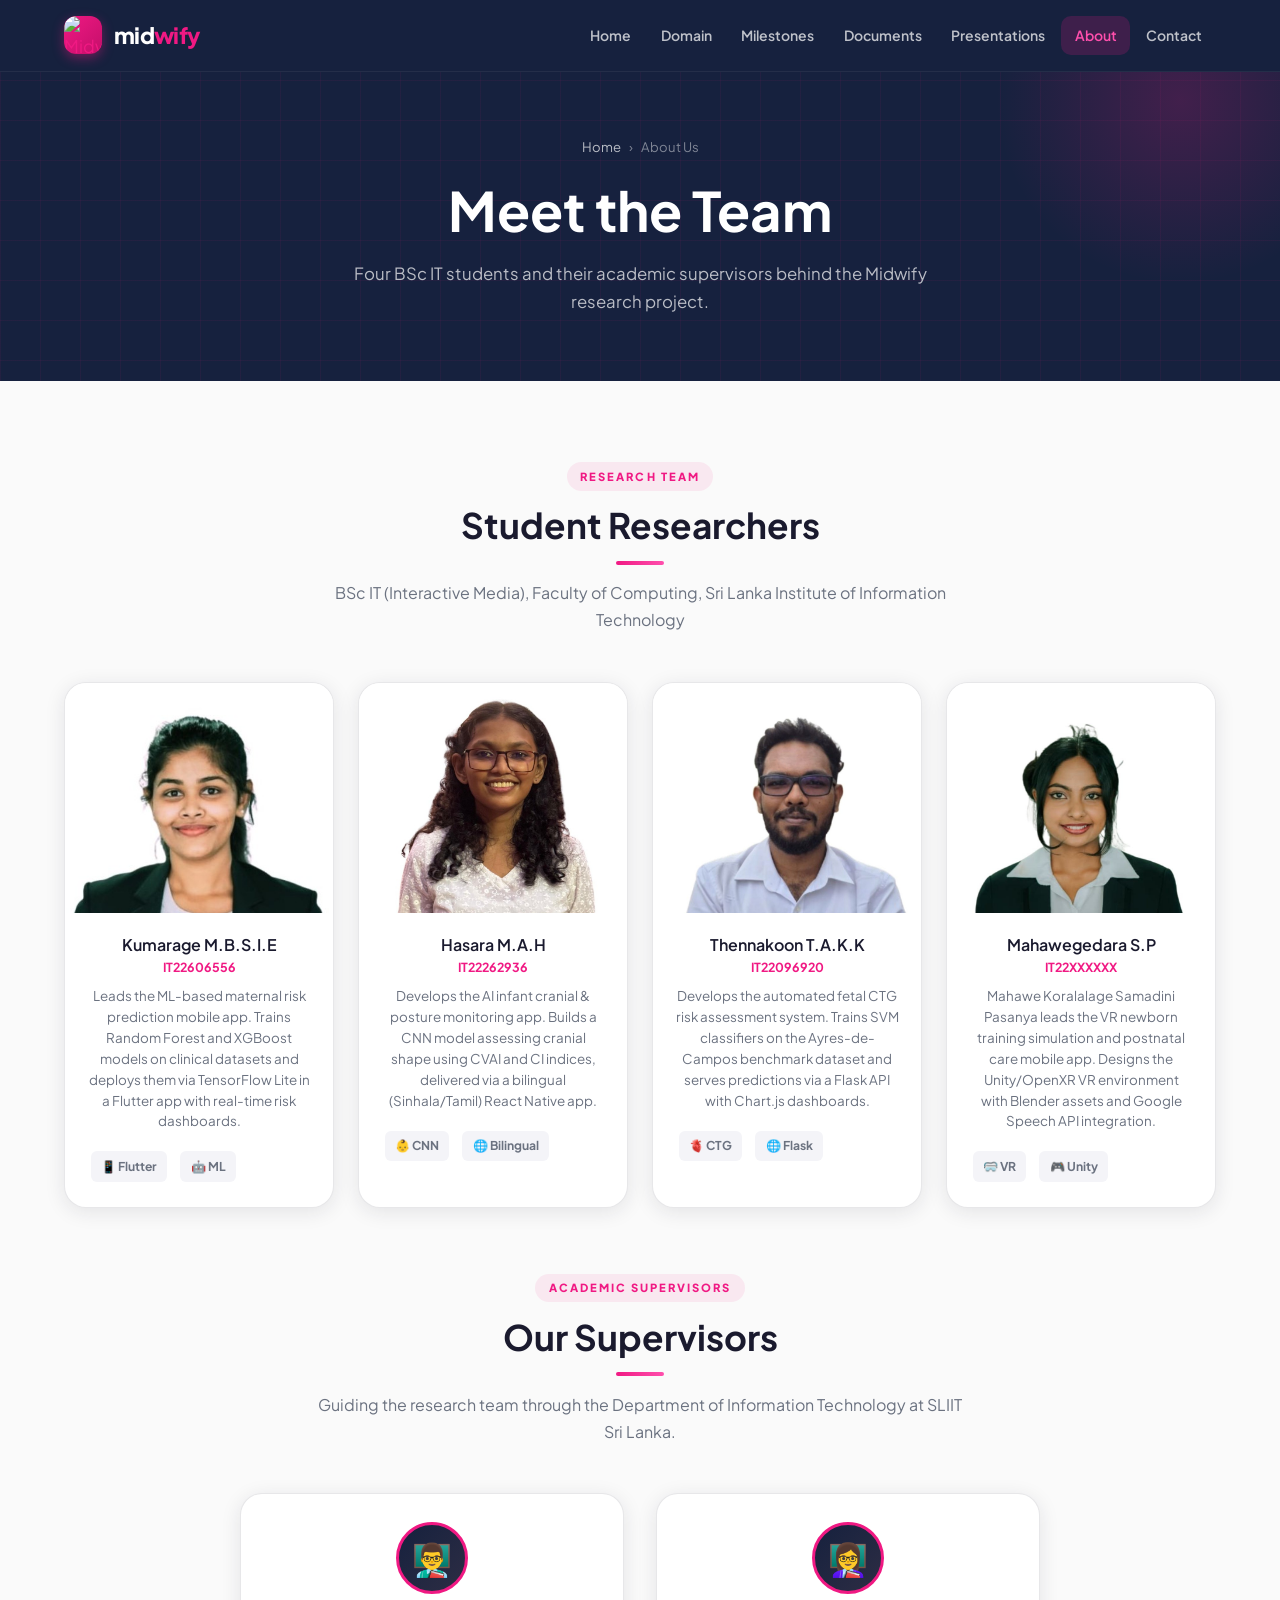
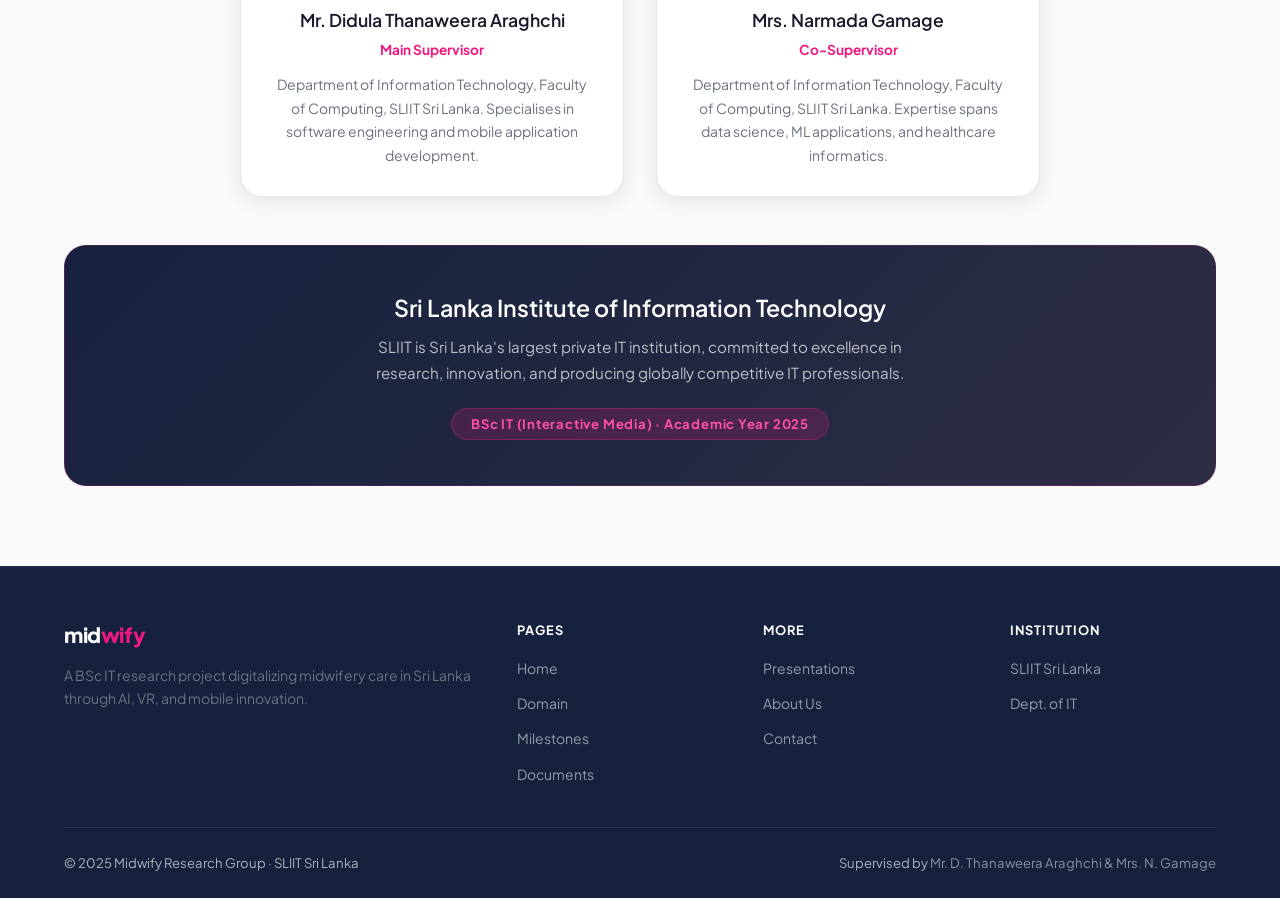
==== about.html @ a7a0ee2f "Update milestone timeline for 25/26 July batch and fix image formats" ====
<!DOCTYPE html>
<html lang="en">

<head>
    <meta charset="UTF-8" />
    <meta name="viewport" content="width=device-width, initial-scale=1.0" />
    <title>About Us – Midwify | SLIIT Research Team</title>
    <meta name="description"
        content="Meet the team behind Midwify — 4 BSc IT students and their supervisors at SLIIT Sri Lanka." />
    <link rel="stylesheet" href="assets/css/style.css" />
    <link rel="icon" href="assets/images/logo.png" />
</head>

<body>

    <div class="overlay" id="overlay"></div>

    <nav class="navbar" role="navigation" aria-label="Main Navigation">
        <div class="container">
            <a href="index.html" class="nav-brand">
                <div class="nav-logo-wrap"><img src="assets/images/logo.png" alt="Midwify" /></div>
                <span class="nav-wordmark">mid<span>wify</span></span>
            </a>
            <ul class="nav-menu" id="navMenu">
                <li><a href="index.html">Home</a></li>
                <li><a href="domain.html">Domain</a></li>
                <li><a href="milestones.html">Milestones</a></li>
                <li><a href="documents.html">Documents</a></li>
                <li><a href="presentations.html">Presentations</a></li>
                <li><a href="about.html">About</a></li>
                <li><a href="contact.html">Contact</a></li>
            </ul>
            <button class="hamburger" id="hamburger" aria-label="Toggle Menu">
                <span></span><span></span><span></span>
            </button>
        </div>
    </nav>

    <div class="page-hero">
        <div class="container">
            <div class="breadcrumb"><a href="index.html">Home</a><span>›</span><span>About Us</span></div>
            <h1>Meet the Team</h1>
            <p>Four BSc IT students and their academic supervisors behind the Midwify research project.</p>
        </div>
    </div>

    <section class="section">
        <div class="container">
            <div class="section-header centered fade-in">
                <span class="section-label">Research Team</span>
                <h2>Student Researchers</h2>
                <div class="divider"></div>
                <p>BSc IT (Interactive Media), Faculty of Computing, Sri Lanka Institute of Information Technology</p>
            </div>

            <div class="grid-4" style="margin-bottom:4rem;">

                <div class="team-card fade-in">
                    <img class="team-photo" src="assets/images/team/kumarage.jpeg" alt="Kumarage M.B.S.I.E" />
                    <div class="team-card-body">
                        <h3>Kumarage M.B.S.I.E</h3>
                        <div class="team-id">IT22606556</div>
                        <div class="team-role">Leads the ML-based maternal risk prediction mobile app. Trains Random
                            Forest and XGBoost models on clinical datasets and deploys them via TensorFlow Lite in a
                            Flutter app with real-time risk dashboards.</div>
                        <div style="margin-top:1rem;display:flex;flex-wrap:wrap;gap:0.4rem;">
                            <span class="component-tag">📱 Flutter</span>
                            <span class="component-tag">🤖 ML</span>
                        </div>
                    </div>
                </div>

                <div class="team-card fade-in">
                    <img class="team-photo" src="assets/images/team/hasara.jpg" alt="Hasara M.A.H" />
                    <div class="team-card-body">
                        <h3>Hasara M.A.H</h3>
                        <div class="team-id">IT22262936</div>
                        <div class="team-role">Develops the AI infant cranial & posture monitoring app. Builds a CNN
                            model assessing cranial shape using CVAI and CI indices, delivered via a bilingual
                            (Sinhala/Tamil) React Native app.</div>
                        <div style="margin-top:1rem;display:flex;flex-wrap:wrap;gap:0.4rem;">
                            <span class="component-tag">👶 CNN</span>
                            <span class="component-tag">🌐 Bilingual</span>
                        </div>
                    </div>
                </div>

                <div class="team-card fade-in">
                    <img class="team-photo" src="assets/images/team/thennakoon.jpg" alt="Thennakoon T.A.K.K" />
                    <div class="team-card-body">
                        <h3>Thennakoon T.A.K.K</h3>
                        <div class="team-id">IT22096920</div>
                        <div class="team-role">Develops the automated fetal CTG risk assessment system. Trains SVM
                            classifiers on the Ayres-de-Campos benchmark dataset and serves predictions via a Flask API
                            with Chart.js dashboards.</div>
                        <div style="margin-top:1rem;display:flex;flex-wrap:wrap;gap:0.4rem;">
                            <span class="component-tag">🫀 CTG</span>
                            <span class="component-tag">🌐 Flask</span>
                        </div>
                    </div>
                </div>

                <div class="team-card fade-in">
                    <img class="team-photo" src="assets/images/team/mahawagedara.jpg" alt="Mahawegedara S.P" />
                    <div class="team-card-body">
                        <h3>Mahawegedara S.P</h3>
                        <div class="team-id">IT22XXXXXX</div>
                        <div class="team-role">Mahawe Koralalage Samadini Pasanya leads the VR newborn training
                            simulation and postnatal care mobile app. Designs the Unity/OpenXR VR environment with
                            Blender assets and Google Speech API integration.</div>
                        <div style="margin-top:1rem;display:flex;flex-wrap:wrap;gap:0.4rem;">
                            <span class="component-tag">🥽 VR</span>
                            <span class="component-tag">🎮 Unity</span>
                        </div>
                    </div>
                </div>

            </div>

            <!-- Supervisors -->
            <div class="section-header centered fade-in">
                <span class="section-label">Academic Supervisors</span>
                <h2>Our Supervisors</h2>
                <div class="divider"></div>
                <p>Guiding the research team through the Department of Information Technology at SLIIT Sri Lanka.</p>
            </div>

            <div class="grid-2" style="max-width:800px;margin:0 auto;">
                <div class="card fade-in" style="text-align:center;">
                    <div
                        style="width:72px;height:72px;border-radius:50%;background:linear-gradient(135deg,var(--dark-3),var(--dark-2));display:flex;align-items:center;justify-content:center;font-size:2rem;margin:0 auto 1rem;border:3px solid var(--pink);">
                        👨‍🏫</div>
                    <h3>Mr. Didula Thanaweera Araghchi</h3>
                    <p style="color:var(--pink);font-weight:700;font-size:0.85rem;margin:0.3rem 0 0.75rem;">Main
                        Supervisor</p>
                    <p style="font-size:0.875rem;">Department of Information Technology, Faculty of Computing, SLIIT Sri
                        Lanka. Specialises in software engineering and mobile application development.</p>
                </div>
                <div class="card fade-in" style="text-align:center;">
                    <div
                        style="width:72px;height:72px;border-radius:50%;background:linear-gradient(135deg,var(--dark-3),var(--dark-2));display:flex;align-items:center;justify-content:center;font-size:2rem;margin:0 auto 1rem;border:3px solid var(--pink);">
                        👩‍🏫</div>
                    <h3>Mrs. Narmada Gamage</h3>
                    <p style="color:var(--pink);font-weight:700;font-size:0.85rem;margin:0.3rem 0 0.75rem;">
                        Co-Supervisor</p>
                    <p style="font-size:0.875rem;">Department of Information Technology, Faculty of Computing, SLIIT Sri
                        Lanka. Expertise spans data science, ML applications, and healthcare informatics.</p>
                </div>
            </div>

            <!-- Institution -->
            <div class="fade-in"
                style="margin-top:3rem;background:linear-gradient(135deg,var(--dark-3),var(--dark-2));border-radius:var(--radius-lg);padding:3rem 2rem;text-align:center;border:1px solid rgba(240,25,131,0.2);">
                <h3 style="color:white;margin-bottom:0.75rem;">Sri Lanka Institute of Information Technology</h3>
                <p style="color:rgba(255,255,255,0.7);max-width:580px;margin:0 auto 1.5rem;font-size:0.95rem;">SLIIT is
                    Sri Lanka's largest private IT institution, committed to excellence in research, innovation, and
                    producing globally competitive IT professionals.</p>
                <span
                    style="background:rgba(240,25,131,0.18);border:1px solid rgba(240,25,131,0.35);color:var(--pink-light);padding:0.4rem 1.2rem;border-radius:50px;font-size:0.82rem;font-weight:700;letter-spacing:0.06em;">BSc
                    IT (Interactive Media) · Academic Year 2025</span>
            </div>

        </div>
    </section>

    <footer>
        <div class="container">
            <div class="footer-grid">
                <div class="footer-brand">
                    <h3>mid<span>wify</span></h3>
                    <p>A BSc IT research project digitalizing midwifery care in Sri Lanka through AI, VR, and mobile
                        innovation.</p>
                </div>
                <div class="footer-col">
                    <h4>Pages</h4>
                    <ul>
                        <li><a href="index.html">Home</a></li>
                        <li><a href="domain.html">Domain</a></li>
                        <li><a href="milestones.html">Milestones</a></li>
                        <li><a href="documents.html">Documents</a></li>
                    </ul>
                </div>
                <div class="footer-col">
                    <h4>More</h4>
                    <ul>
                        <li><a href="presentations.html">Presentations</a></li>
                        <li><a href="about.html">About Us</a></li>
                        <li><a href="contact.html">Contact</a></li>
                    </ul>
                </div>
                <div class="footer-col">
                    <h4>Institution</h4>
                    <ul>
                        <li><a href="#">SLIIT Sri Lanka</a></li>
                        <li><a href="#">Dept. of IT</a></li>
                    </ul>
                </div>
            </div>
            <div class="footer-bottom">
                <span>© 2025 Midwify Research Group · SLIIT Sri Lanka</span>
                <span>Supervised by <a href="about.html">Mr. D. Thanaweera Araghchi & Mrs. N. Gamage</a></span>
            </div>
        </div>
    </footer>

    <script src="assets/js/main.js"></script>
</body>

</html>
---- assets/css/style.css ----
/* =====================================================
   Midwify – Research Website Stylesheet
   Brand: Pink #F01983 | Dark #1A1A2E | White #FAFAFA
   Inspired by the Midwify mobile app design
   ===================================================== */

@import url('https://fonts.googleapis.com/css2?family=Plus+Jakarta+Sans:wght@300;400;500;600;700;800&family=Playfair+Display:ital,wght@0,600;0,700;1,600&display=swap');

/* ── CSS Variables ─────────────────────────────────── */
:root {
  --pink: #F01983;
  --pink-dark: #C40F6A;
  --pink-light: #FF4FAD;
  --pink-xs: rgba(240, 25, 131, 0.08);
  --dark: #1A1A2E;
  --dark-2: #2D2D44;
  --dark-3: #16213E;
  --white: #ffffff;
  --bg: #FAFAFA;
  --bg-alt: #F4F4F8;
  --text: #1A1A2E;
  --text-muted: #6B7280;
  --text-light: #9CA3AF;
  --success: #10B981;
  --warning: #F59E0B;
  --danger: #EF4444;
  --border: rgba(26, 26, 46, 0.10);
  --shadow-sm: 0 2px 8px rgba(240, 25, 131, 0.08);
  --shadow: 0 4px 20px rgba(26, 26, 46, 0.10);
  --shadow-lg: 0 12px 40px rgba(26, 26, 46, 0.14);
  --shadow-pink: 0 8px 30px rgba(240, 25, 131, 0.25);
  --radius: 14px;
  --radius-lg: 22px;
  --radius-xl: 30px;
  --transition: 0.3s cubic-bezier(0.4, 0, 0.2, 1);
  --font: 'Plus Jakarta Sans', system-ui, sans-serif;
  --font-serif: 'Playfair Display', Georgia, serif;
  --nav-h: 72px;
}

/* ── Reset & Base ──────────────────────────────────── */
*,
*::before,
*::after {
  box-sizing: border-box;
  margin: 0;
  padding: 0;
}

html {
  scroll-behavior: smooth;
  font-size: 16px;
}

body {
  font-family: var(--font);
  background: var(--bg);
  color: var(--text);
  line-height: 1.7;
  min-height: 100vh;
}

img {
  max-width: 100%;
  display: block;
}

a {
  color: var(--pink);
  text-decoration: none;
  transition: color var(--transition);
}

a:hover {
  color: var(--pink-dark);
}

/* ── Typography ────────────────────────────────────── */
h1,
h2,
h3,
h4,
h5 {
  font-family: var(--font);
  line-height: 1.2;
  color: var(--text);
  font-weight: 700;
}

h1 {
  font-size: clamp(2rem, 5vw, 3.4rem);
}

h2 {
  font-size: clamp(1.5rem, 3vw, 2.2rem);
}

h3 {
  font-size: clamp(1.1rem, 2vw, 1.45rem);
  font-weight: 600;
}

h4 {
  font-size: 1rem;
  font-weight: 700;
}

p {
  font-size: 0.975rem;
  color: var(--text-muted);
}

.serif {
  font-family: var(--font-serif);
}

.section-label {
  display: inline-block;
  font-size: 0.7rem;
  font-weight: 800;
  letter-spacing: 0.18em;
  text-transform: uppercase;
  color: var(--pink);
  background: var(--pink-xs);
  padding: 0.3rem 0.85rem;
  border-radius: 50px;
  margin-bottom: 0.85rem;
}

/* ── Layout ────────────────────────────────────────── */
.container {
  max-width: 1200px;
  margin: 0 auto;
  padding: 0 1.5rem;
}

.section {
  padding: 5rem 0;
}

.section-alt {
  background: var(--bg-alt);
}

.grid-2 {
  display: grid;
  grid-template-columns: 1fr 1fr;
  gap: 2rem;
}

.grid-3 {
  display: grid;
  grid-template-columns: repeat(3, 1fr);
  gap: 2rem;
}

.grid-4 {
  display: grid;
  grid-template-columns: repeat(4, 1fr);
  gap: 1.5rem;
}

.text-center {
  text-align: center;
}

/* ── Buttons ───────────────────────────────────────── */
.btn {
  display: inline-flex;
  align-items: center;
  gap: 0.5rem;
  padding: 0.75rem 1.75rem;
  border-radius: 50px;
  font-family: var(--font);
  font-size: 0.9rem;
  font-weight: 700;
  cursor: pointer;
  border: 2px solid transparent;
  transition: all var(--transition);
  text-decoration: none;
  letter-spacing: 0.01em;
}

.btn-primary {
  background: linear-gradient(135deg, var(--pink) 0%, var(--pink-dark) 100%);
  color: var(--white);
  box-shadow: var(--shadow-pink);
}

.btn-primary:hover {
  transform: translateY(-2px);
  box-shadow: 0 14px 36px rgba(240, 25, 131, 0.35);
  color: var(--white);
}

.btn-dark {
  background: var(--dark);
  color: var(--white);
}

.btn-dark:hover {
  background: var(--dark-2);
  color: var(--white);
  transform: translateY(-2px);
  box-shadow: 0 8px 24px rgba(26, 26, 46, 0.25);
}

.btn-outline {
  background: transparent;
  color: var(--white);
  border-color: rgba(255, 255, 255, 0.5);
}

.btn-outline:hover {
  background: var(--white);
  color: var(--pink);
  border-color: var(--white);
  transform: translateY(-2px);
}

.btn-outline-pink {
  background: transparent;
  color: var(--pink);
  border-color: var(--pink);
}

.btn-outline-pink:hover {
  background: var(--pink);
  color: var(--white);
  transform: translateY(-2px);
  box-shadow: var(--shadow-pink);
}

/* ── Navigation ────────────────────────────────────── */
.navbar {
  position: fixed;
  top: 0;
  left: 0;
  right: 0;
  height: var(--nav-h);
  z-index: 1000;
  background: var(--dark-3);
  border-bottom: 1px solid rgba(255, 255, 255, 0.06);
  transition: box-shadow var(--transition);
}

.navbar.scrolled {
  background: rgba(22, 33, 62, 0.97);
  backdrop-filter: blur(20px);
  -webkit-backdrop-filter: blur(20px);
  box-shadow: 0 4px 30px rgba(0, 0, 0, 0.2);
}

.navbar .container {
  display: flex;
  align-items: center;
  justify-content: space-between;
  height: 100%;
}

.nav-brand {
  display: flex;
  align-items: center;
  gap: 0.75rem;
  text-decoration: none;
}

.nav-logo-wrap {
  width: 38px;
  height: 38px;
  border-radius: 12px;
  background: linear-gradient(135deg, var(--pink), var(--pink-dark));
  display: flex;
  align-items: center;
  justify-content: center;
  font-size: 1.1rem;
  box-shadow: 0 4px 12px rgba(240, 25, 131, 0.4);
  overflow: hidden;
}

.nav-logo-wrap img {
  width: 100%;
  height: 100%;
  object-fit: cover;
  border-radius: 12px;
}

.nav-wordmark {
  font-size: 1.4rem;
  font-weight: 800;
  color: var(--white);
  letter-spacing: -0.03em;
}

.nav-wordmark span {
  color: var(--pink);
}

.nav-brand:hover .nav-wordmark {
  color: var(--white);
}

.nav-menu {
  display: flex;
  align-items: center;
  gap: 0.15rem;
  list-style: none;
}

.nav-menu a {
  color: rgba(255, 255, 255, 0.72);
  font-size: 0.875rem;
  font-weight: 600;
  padding: 0.45rem 0.85rem;
  border-radius: 10px;
  transition: all var(--transition);
  text-decoration: none;
  display: block;
}

.nav-menu a:hover,
.nav-menu a.active {
  color: var(--white);
  background: rgba(240, 25, 131, 0.18);
}

.nav-menu a.active {
  color: var(--pink-light);
}

.hamburger {
  display: none;
  flex-direction: column;
  gap: 5px;
  background: none;
  border: none;
  cursor: pointer;
  padding: 4px;
}

.hamburger span {
  display: block;
  width: 26px;
  height: 2px;
  background: var(--white);
  border-radius: 2px;
  transition: all var(--transition);
}

.hamburger.open span:nth-child(1) {
  transform: rotate(45deg) translate(5px, 5px);
}

.hamburger.open span:nth-child(2) {
  opacity: 0;
}

.hamburger.open span:nth-child(3) {
  transform: rotate(-45deg) translate(5px, -5px);
}

/* ── Hero ──────────────────────────────────────────── */
.hero {
  min-height: 100vh;
  position: relative;
  display: flex;
  align-items: center;
  overflow: hidden;
  padding-top: var(--nav-h);
  background: var(--dark-3);
}

/* Decorative background shapes */
.hero::before {
  content: '';
  position: absolute;
  top: -200px;
  right: -200px;
  width: 700px;
  height: 700px;
  border-radius: 50%;
  background: radial-gradient(circle, rgba(240, 25, 131, 0.18) 0%, transparent 70%);
  pointer-events: none;
}

.hero::after {
  content: '';
  position: absolute;
  bottom: -150px;
  left: -150px;
  width: 500px;
  height: 500px;
  border-radius: 50%;
  background: radial-gradient(circle, rgba(240, 25, 131, 0.10) 0%, transparent 70%);
  pointer-events: none;
}

.hero-bg {
  position: absolute;
  inset: 0;
  background-image: url('../images/hero-bg.jpg');
  background-size: cover;
  background-position: center;
  z-index: 0;
  opacity: 0.12;
}

.hero-content {
  position: relative;
  z-index: 1;
  color: var(--white);
  max-width: 780px;
}

.hero-badge {
  display: inline-flex;
  align-items: center;
  gap: 0.5rem;
  background: rgba(240, 25, 131, 0.15);
  border: 1px solid rgba(240, 25, 131, 0.35);
  color: var(--pink-light);
  font-size: 0.78rem;
  font-weight: 700;
  letter-spacing: 0.12em;
  text-transform: uppercase;
  padding: 0.4rem 1.1rem;
  border-radius: 50px;
  margin-bottom: 1.75rem;
}

.hero h1 {
  color: var(--white);
  margin-bottom: 1.25rem;
  font-weight: 800;
  line-height: 1.15;
}

.hero h1 em {
  font-style: normal;
  color: var(--pink);
  font-family: var(--font-serif);
  font-style: italic;
}

.hero-desc {
  color: rgba(255, 255, 255, 0.72);
  font-size: 1.05rem;
  line-height: 1.8;
  margin-bottom: 2.25rem;
  max-width: 620px;
}

.hero-cta {
  display: flex;
  gap: 1rem;
  flex-wrap: wrap;
  margin-bottom: 3rem;
}

/* Floating phone mockup */
.hero-phone {
  position: absolute;
  right: 6%;
  top: 50%;
  transform: translateY(-50%);
  z-index: 1;
  display: flex;
  gap: 1.25rem;
  align-items: center;
}

.phone-card {
  background: rgba(255, 255, 255, 0.07);
  border: 1px solid rgba(255, 255, 255, 0.12);
  border-radius: 20px;
  padding: 1.25rem;
  backdrop-filter: blur(20px);
  width: 200px;
  animation: float 4s ease-in-out infinite;
}

.phone-card:nth-child(2) {
  animation-delay: -2s;
  margin-top: 3rem;
}

.phone-card-label {
  font-size: 0.7rem;
  font-weight: 700;
  letter-spacing: 0.1em;
  text-transform: uppercase;
  color: rgba(255, 255, 255, 0.5);
  margin-bottom: 0.5rem;
}

.phone-card-value {
  font-size: 1.6rem;
  font-weight: 800;
  color: var(--white);
  line-height: 1;
  margin-bottom: 0.25rem;
}

.phone-card-sub {
  font-size: 0.8rem;
  color: rgba(255, 255, 255, 0.5);
}

.risk-dot {
  display: inline-block;
  width: 10px;
  height: 10px;
  border-radius: 50%;
  margin-right: 0.4rem;
}

.risk-dot.low {
  background: var(--success);
  box-shadow: 0 0 8px var(--success);
}

.risk-dot.medium {
  background: var(--warning);
  box-shadow: 0 0 8px var(--warning);
}

.risk-dot.high {
  background: var(--danger);
  box-shadow: 0 0 8px var(--danger);
}

@keyframes float {

  0%,
  100% {
    transform: translateY(0);
  }

  50% {
    transform: translateY(-12px);
  }
}

.hero-scroll {
  position: absolute;
  bottom: 2.5rem;
  left: 50%;
  transform: translateX(-50%);
  z-index: 1;
  display: flex;
  flex-direction: column;
  align-items: center;
  gap: 0.4rem;
  color: rgba(255, 255, 255, 0.4);
  font-size: 0.7rem;
  letter-spacing: 0.12em;
  text-transform: uppercase;
  animation: bounce-y 2s infinite;
}

@keyframes bounce-y {

  0%,
  100% {
    transform: translateX(-50%) translateY(0);
  }

  50% {
    transform: translateX(-50%) translateY(6px);
  }
}

/* ── Stats Bar ─────────────────────────────────────── */
.stats-bar {
  background: linear-gradient(135deg, var(--pink) 0%, var(--pink-dark) 100%);
  padding: 2.5rem 0;
}

.stats-bar .grid-4 {
  align-items: center;
}

.stat-item {
  text-align: center;
}

.stat-number {
  font-size: 2.4rem;
  font-weight: 800;
  color: var(--white);
  display: block;
  line-height: 1;
}

.stat-label {
  color: rgba(255, 255, 255, 0.78);
  font-size: 0.82rem;
  font-weight: 600;
  margin-top: 0.3rem;
}

.stat-divider {
  width: 1px;
  height: 56px;
  background: rgba(255, 255, 255, 0.2);
  margin: 0 auto;
}

/* ── Section Headings ──────────────────────────────── */
.section-header {
  margin-bottom: 3rem;
}

.section-header.centered {
  text-align: center;
}

.section-header h2 {
  margin-bottom: 0.75rem;
}

.section-header>p {
  font-size: 1rem;
  max-width: 660px;
}

.section-header.centered>p {
  margin: 0 auto;
}

.divider {
  width: 48px;
  height: 4px;
  background: linear-gradient(90deg, var(--pink), var(--pink-light));
  border-radius: 4px;
  margin: 0.9rem 0;
}

.section-header.centered .divider {
  margin: 0.9rem auto;
}

/* ── Cards ─────────────────────────────────────────── */
.card {
  background: var(--white);
  border: 1.5px solid var(--border);
  border-radius: var(--radius-lg);
  padding: 1.75rem;
  box-shadow: var(--shadow);
  transition: all var(--transition);
}

.card:hover {
  transform: translateY(-5px);
  box-shadow: var(--shadow-lg);
  border-color: rgba(240, 25, 131, 0.2);
}

.card-icon {
  width: 52px;
  height: 52px;
  border-radius: 14px;
  display: flex;
  align-items: center;
  justify-content: center;
  margin-bottom: 1.1rem;
  font-size: 1.5rem;
  background: var(--pink-xs);
}

.card h3 {
  margin-bottom: 0.4rem;
  font-size: 1.1rem;
}

/* ── Component Cards ───────────────────────────────── */
.component-card {
  background: var(--white);
  border-radius: var(--radius-lg);
  overflow: hidden;
  box-shadow: var(--shadow);
  border: 1.5px solid var(--border);
  transition: all var(--transition);
}

.component-card:hover {
  transform: translateY(-6px);
  box-shadow: 0 16px 48px rgba(26, 26, 46, 0.14);
  border-color: rgba(240, 25, 131, 0.2);
}

.component-card-header {
  padding: 1.5rem 1.75rem;
  background: linear-gradient(135deg, var(--dark-3), var(--dark-2));
  color: var(--white);
  display: flex;
  align-items: center;
  gap: 1rem;
}

.component-card-header .icon {
  font-size: 1.8rem;
}

.component-card-header h3 {
  color: var(--white);
  font-size: 1rem;
  margin: 0;
}

.component-card-header span {
  color: rgba(255, 255, 255, 0.55);
  font-size: 0.78rem;
}

.component-card-header .comp-num {
  font-size: 0.7rem;
  font-weight: 800;
  letter-spacing: 0.1em;
  color: var(--pink-light);
  text-transform: uppercase;
  background: rgba(240, 25, 131, 0.18);
  padding: 0.2rem 0.6rem;
  border-radius: 50px;
  display: inline-block;
  margin-bottom: 0.25rem;
}

.component-card-body {
  padding: 1.5rem 1.75rem;
}

.component-tag {
  display: inline-flex;
  align-items: center;
  gap: 0.3rem;
  background: var(--bg-alt);
  color: var(--text-muted);
  font-size: 0.76rem;
  font-weight: 700;
  padding: 0.3rem 0.65rem;
  border-radius: 6px;
  margin: 0.2rem;
}

/* ── Team Cards ────────────────────────────────────── */
.team-card {
  background: var(--white);
  border-radius: var(--radius-lg);
  overflow: hidden;
  box-shadow: var(--shadow);
  border: 1.5px solid var(--border);
  transition: all var(--transition);
  text-align: center;
}

.team-card:hover {
  transform: translateY(-6px);
  box-shadow: var(--shadow-lg);
}

.team-photo {
  width: 100%;
  height: 230px;
  object-fit: cover;
  object-position: top;
}

.team-photo-placeholder {
  width: 100%;
  height: 230px;
  background: linear-gradient(135deg, var(--dark-3), var(--dark-2));
  display: flex;
  align-items: center;
  justify-content: center;
  font-size: 4rem;
}

.team-card-body {
  padding: 1.4rem;
}

.team-card h3 {
  font-size: 1rem;
  margin-bottom: 0.2rem;
}

.team-id {
  font-size: 0.78rem;
  color: var(--pink);
  font-weight: 700;
  margin-bottom: 0.5rem;
}

.team-role {
  font-size: 0.84rem;
  color: var(--text-muted);
  line-height: 1.55;
}

/* ── Timeline ──────────────────────────────────────── */
.timeline {
  position: relative;
}

.timeline::before {
  content: '';
  position: absolute;
  left: 28px;
  top: 0;
  bottom: 0;
  width: 3px;
  background: linear-gradient(to bottom, var(--pink), var(--pink-dark));
  border-radius: 3px;
}

.milestone-item {
  display: flex;
  gap: 2rem;
  padding-bottom: 3rem;
  position: relative;
}

.milestone-item:last-child {
  padding-bottom: 0;
}

.milestone-dot {
  flex-shrink: 0;
  width: 58px;
  height: 58px;
  border-radius: 50%;
  background: var(--white);
  border: 4px solid var(--pink);
  display: flex;
  align-items: center;
  justify-content: center;
  font-size: 1.3rem;
  box-shadow: 0 0 0 6px var(--pink-xs);
  z-index: 1;
  position: relative;
}

.milestone-dot.completed {
  background: linear-gradient(135deg, var(--pink), var(--pink-dark));
  border-color: var(--pink);
}

.milestone-content {
  background: var(--white);
  border: 1.5px solid var(--border);
  border-radius: var(--radius);
  padding: 1.5rem;
  flex: 1;
  box-shadow: var(--shadow);
  transition: all var(--transition);
}

.milestone-content:hover {
  transform: translateX(6px);
  box-shadow: var(--shadow-lg);
}

.milestone-meta {
  display: flex;
  align-items: center;
  gap: 1rem;
  margin-bottom: 0.5rem;
  flex-wrap: wrap;
}

.milestone-date {
  font-size: 0.78rem;
  font-weight: 700;
  color: var(--pink);
  background: var(--pink-xs);
  padding: 0.25rem 0.75rem;
  border-radius: 50px;
}

.milestone-status {
  font-size: 0.76rem;
  font-weight: 700;
  padding: 0.25rem 0.7rem;
  border-radius: 50px;
}

.status-completed {
  background: rgba(16, 185, 129, 0.12);
  color: #059669;
}

.status-upcoming {
  background: rgba(245, 158, 11, 0.12);
  color: #d97706;
}

.status-pending {
  background: rgba(99, 102, 241, 0.12);
  color: #4f46e5;
}

/* ── Doc Cards ─────────────────────────────────────── */
.doc-card {
  display: flex;
  align-items: center;
  gap: 1.25rem;
  background: var(--white);
  border: 1.5px solid var(--border);
  border-radius: var(--radius);
  padding: 1.25rem 1.5rem;
  box-shadow: var(--shadow-sm);
  transition: all var(--transition);
}

.doc-card:hover {
  transform: translateX(6px);
  box-shadow: var(--shadow);
  border-color: rgba(240, 25, 131, 0.25);
}

.doc-icon {
  width: 50px;
  height: 50px;
  border-radius: 12px;
  display: flex;
  align-items: center;
  justify-content: center;
  font-size: 1.4rem;
  flex-shrink: 0;
}

.doc-icon.pdf {
  background: rgba(239, 68, 68, 0.1);
}

.doc-icon.ppt {
  background: rgba(245, 158, 11, 0.12);
}

.doc-info {
  flex: 1;
}

.doc-info h4 {
  margin-bottom: 0.15rem;
  font-size: 0.975rem;
}

.doc-info p {
  font-size: 0.83rem;
  margin: 0;
}

.doc-download {
  display: flex;
  align-items: center;
  gap: 0.4rem;
  color: var(--pink);
  font-size: 0.85rem;
  font-weight: 700;
  flex-shrink: 0;
  transition: all var(--transition);
}

.doc-download:hover {
  color: var(--pink-dark);
  transform: translateX(4px);
}

/* ── Domain Tabs ───────────────────────────────────── */
.domain-tabs {
  display: flex;
  flex-wrap: wrap;
  gap: 0.5rem;
  margin-bottom: 2.5rem;
}

.tab-btn {
  padding: 0.55rem 1.15rem;
  border-radius: 50px;
  border: 1.5px solid var(--border);
  background: var(--white);
  color: var(--text-muted);
  font-family: var(--font);
  font-size: 0.84rem;
  font-weight: 600;
  cursor: pointer;
  transition: all var(--transition);
}

.tab-btn:hover {
  border-color: var(--pink);
  color: var(--pink);
}

.tab-btn.active {
  background: linear-gradient(135deg, var(--pink), var(--pink-dark));
  border-color: transparent;
  color: var(--white);
  box-shadow: var(--shadow-pink);
}

.tab-panel {
  display: none;
}

.tab-panel.active {
  display: block;
}

.tab-panel p {
  margin-bottom: 1rem;
}

/* ── Tech Table ────────────────────────────────────── */
.tech-table {
  width: 100%;
  border-collapse: collapse;
  box-shadow: var(--shadow);
  border-radius: var(--radius);
  overflow: hidden;
}

.tech-table thead {
  background: linear-gradient(135deg, var(--dark-3), var(--dark-2));
  color: var(--white);
}

.tech-table th {
  padding: 1rem 1.25rem;
  text-align: left;
  font-weight: 700;
  font-size: 0.875rem;
}

.tech-table td {
  padding: 0.85rem 1.25rem;
  font-size: 0.875rem;
  border-bottom: 1px solid var(--border);
}

.tech-table tbody tr {
  background: var(--white);
  transition: background var(--transition);
}

.tech-table tbody tr:hover {
  background: var(--bg-alt);
}

.tech-table tbody tr:last-child td {
  border-bottom: none;
}

.tech-badge {
  display: inline-block;
  background: var(--pink-xs);
  color: var(--pink);
  font-size: 0.78rem;
  font-weight: 700;
  padding: 0.18rem 0.6rem;
  border-radius: 6px;
}

/* ── Contact ───────────────────────────────────────── */
.contact-form-wrap {
  background: var(--white);
  border-radius: var(--radius-lg);
  padding: 2.25rem;
  box-shadow: var(--shadow-lg);
  border: 1.5px solid var(--border);
}

.form-row {
  display: grid;
  grid-template-columns: 1fr 1fr;
  gap: 1.25rem;
}

.form-group {
  margin-bottom: 1.15rem;
}

.form-group label {
  display: block;
  font-size: 0.85rem;
  font-weight: 700;
  color: var(--text);
  margin-bottom: 0.4rem;
}

.form-group input,
.form-group textarea {
  width: 100%;
  padding: 0.75rem 1rem;
  border: 1.5px solid var(--border);
  border-radius: 10px;
  font-family: var(--font);
  font-size: 0.9rem;
  color: var(--text);
  background: var(--bg);
  transition: border-color var(--transition), box-shadow var(--transition);
  outline: none;
}

.form-group input:focus,
.form-group textarea:focus {
  border-color: var(--pink);
  box-shadow: 0 0 0 4px rgba(240, 25, 131, 0.10);
}

.form-group textarea {
  min-height: 140px;
  resize: vertical;
}

.contact-info-card {
  background: linear-gradient(160deg, var(--dark-3) 0%, var(--dark-2) 100%);
  color: var(--white);
  border-radius: var(--radius-lg);
  padding: 2.25rem;
  border: 1px solid rgba(255, 255, 255, 0.07);
}

.contact-info-card h3 {
  color: var(--white);
  margin-bottom: 1.5rem;
}

.info-item {
  display: flex;
  align-items: flex-start;
  gap: 1rem;
  margin-bottom: 1.5rem;
}

.info-icon {
  width: 42px;
  height: 42px;
  background: rgba(240, 25, 131, 0.18);
  border: 1px solid rgba(240, 25, 131, 0.3);
  border-radius: 10px;
  display: flex;
  align-items: center;
  justify-content: center;
  font-size: 1.1rem;
  flex-shrink: 0;
}

.info-item h4 {
  color: rgba(255, 255, 255, 0.5);
  font-size: 0.72rem;
  letter-spacing: 0.12em;
  text-transform: uppercase;
  margin-bottom: 0.2rem;
  font-family: var(--font);
}

.info-item p {
  color: var(--white);
  font-size: 0.9rem;
  margin: 0;
}

/* ── Page Hero ─────────────────────────────────────── */
.page-hero {
  padding: calc(var(--nav-h) + 4rem) 0 4rem;
  background: var(--dark-3);
  color: var(--white);
  text-align: center;
  position: relative;
  overflow: hidden;
}

/* Grid pattern */
.page-hero::before {
  content: '';
  position: absolute;
  inset: 0;
  background-image:
    linear-gradient(rgba(240, 25, 131, 0.06) 1px, transparent 1px),
    linear-gradient(90deg, rgba(240, 25, 131, 0.06) 1px, transparent 1px);
  background-size: 40px 40px;
}

/* Pink glow top-right */
.page-hero::after {
  content: '';
  position: absolute;
  top: -100px;
  right: -100px;
  width: 400px;
  height: 400px;
  border-radius: 50%;
  background: radial-gradient(circle, rgba(240, 25, 131, 0.2) 0%, transparent 65%);
}

.page-hero h1 {
  color: var(--white);
  position: relative;
  margin-bottom: 1rem;
}

.page-hero p {
  color: rgba(255, 255, 255, 0.7);
  position: relative;
  font-size: 1.05rem;
  max-width: 580px;
  margin: 0 auto;
}

.breadcrumb {
  position: relative;
  display: flex;
  justify-content: center;
  align-items: center;
  gap: 0.5rem;
  margin-bottom: 1.25rem;
  font-size: 0.82rem;
  color: rgba(255, 255, 255, 0.45);
}

.breadcrumb a {
  color: rgba(255, 255, 255, 0.7);
}

.breadcrumb a:hover {
  color: var(--pink-light);
}

/* ── Risk badge (app-style) ────────────────────────── */
.risk-badge {
  display: inline-flex;
  align-items: center;
  gap: 0.4rem;
  font-size: 0.78rem;
  font-weight: 700;
  padding: 0.3rem 0.8rem;
  border-radius: 50px;
}

.risk-low {
  background: rgba(16, 185, 129, 0.12);
  color: #059669;
}

.risk-medium {
  background: rgba(245, 158, 11, 0.12);
  color: #d97706;
}

.risk-high {
  background: rgba(239, 68, 68, 0.12);
  color: #dc2626;
}

/* ── Footer ────────────────────────────────────────── */
footer {
  background: var(--dark-3);
  color: rgba(255, 255, 255, 0.65);
  padding: 3.5rem 0 1.5rem;
  border-top: 1px solid rgba(255, 255, 255, 0.06);
}

.footer-grid {
  display: grid;
  grid-template-columns: 2fr 1fr 1fr 1fr;
  gap: 2.5rem;
  margin-bottom: 2.5rem;
}

.footer-brand {
  display: flex;
  flex-direction: column;
  gap: 1rem;
}

.footer-brand h3 {
  color: var(--white);
  font-size: 1.3rem;
  font-weight: 800;
  letter-spacing: -0.02em;
}

.footer-brand h3 span {
  color: var(--pink);
}

.footer-brand p {
  font-size: 0.875rem;
  line-height: 1.7;
}

.footer-col h4 {
  color: var(--white);
  font-size: 0.8rem;
  font-weight: 700;
  margin-bottom: 1rem;
  letter-spacing: 0.08em;
  text-transform: uppercase;
}

.footer-col ul {
  list-style: none;
  display: flex;
  flex-direction: column;
  gap: 0.5rem;
}

.footer-col ul li a {
  color: rgba(255, 255, 255, 0.55);
  font-size: 0.875rem;
  transition: color var(--transition);
}

.footer-col ul li a:hover {
  color: var(--pink-light);
}

.footer-bottom {
  border-top: 1px solid rgba(255, 255, 255, 0.08);
  padding-top: 1.5rem;
  display: flex;
  justify-content: space-between;
  align-items: center;
  flex-wrap: wrap;
  gap: 1rem;
  font-size: 0.82rem;
}

.footer-bottom a {
  color: rgba(255, 255, 255, 0.5);
}

.footer-bottom a:hover {
  color: var(--pink-light);
}

/* ── Animations ────────────────────────────────────── */
.fade-in {
  opacity: 0;
  transform: translateY(24px);
  transition: opacity 0.6s ease, transform 0.6s ease;
}

.fade-in.visible {
  opacity: 1;
  transform: none;
}

/* ── Overlay ───────────────────────────────────────── */
.overlay {
  position: fixed;
  inset: 0;
  background: rgba(10, 10, 20, 0.7);
  z-index: 900;
  display: none;
}

.overlay.open {
  display: block;
}

/* ── Scrollbar ─────────────────────────────────────── */
::-webkit-scrollbar {
  width: 5px;
}

::-webkit-scrollbar-track {
  background: var(--bg-alt);
}

::-webkit-scrollbar-thumb {
  background: var(--pink);
  border-radius: 3px;
}

/* ── Responsive ────────────────────────────────────── */
@media (max-width: 1100px) {
  .hero-phone {
    display: none;
  }
}

@media (max-width: 1024px) {
  .grid-4 {
    grid-template-columns: repeat(2, 1fr);
  }

  .footer-grid {
    grid-template-columns: 1fr 1fr;
  }
}

@media (max-width: 768px) {
  .hamburger {
    display: flex;
  }

  .nav-menu {
    position: fixed;
    top: var(--nav-h);
    left: 0;
    right: 0;
    background: var(--dark-3);
    flex-direction: column;
    padding: 1.5rem;
    gap: 0.4rem;
    transform: translateY(-110%);
    transition: transform var(--transition);
    z-index: 999;
    border-bottom: 1px solid rgba(255, 255, 255, 0.08);
  }

  .nav-menu.open {
    transform: translateY(0);
  }

  .nav-menu a {
    padding: 0.75rem 1rem;
    font-size: 0.975rem;
    border-radius: 10px;
  }

  .grid-2,
  .grid-3,
  .grid-4 {
    grid-template-columns: 1fr;
  }

  .form-row {
    grid-template-columns: 1fr;
  }

  .stat-divider {
    display: none;
  }

  .footer-grid {
    grid-template-columns: 1fr;
    gap: 2rem;
  }

  .footer-bottom {
    flex-direction: column;
    text-align: center;
  }

  .hero-cta {
    flex-direction: column;
    align-items: flex-start;
  }

  .timeline::before {
    left: 22px;
  }

  .milestone-dot {
    width: 46px;
    height: 46px;
    font-size: 1.1rem;
  }
}

@media (max-width: 480px) {
  .section {
    padding: 3.5rem 0;
  }

  h1 {
    font-size: 1.85rem;
  }

  .btn {
    padding: 0.65rem 1.3rem;
    font-size: 0.875rem;
  }
}
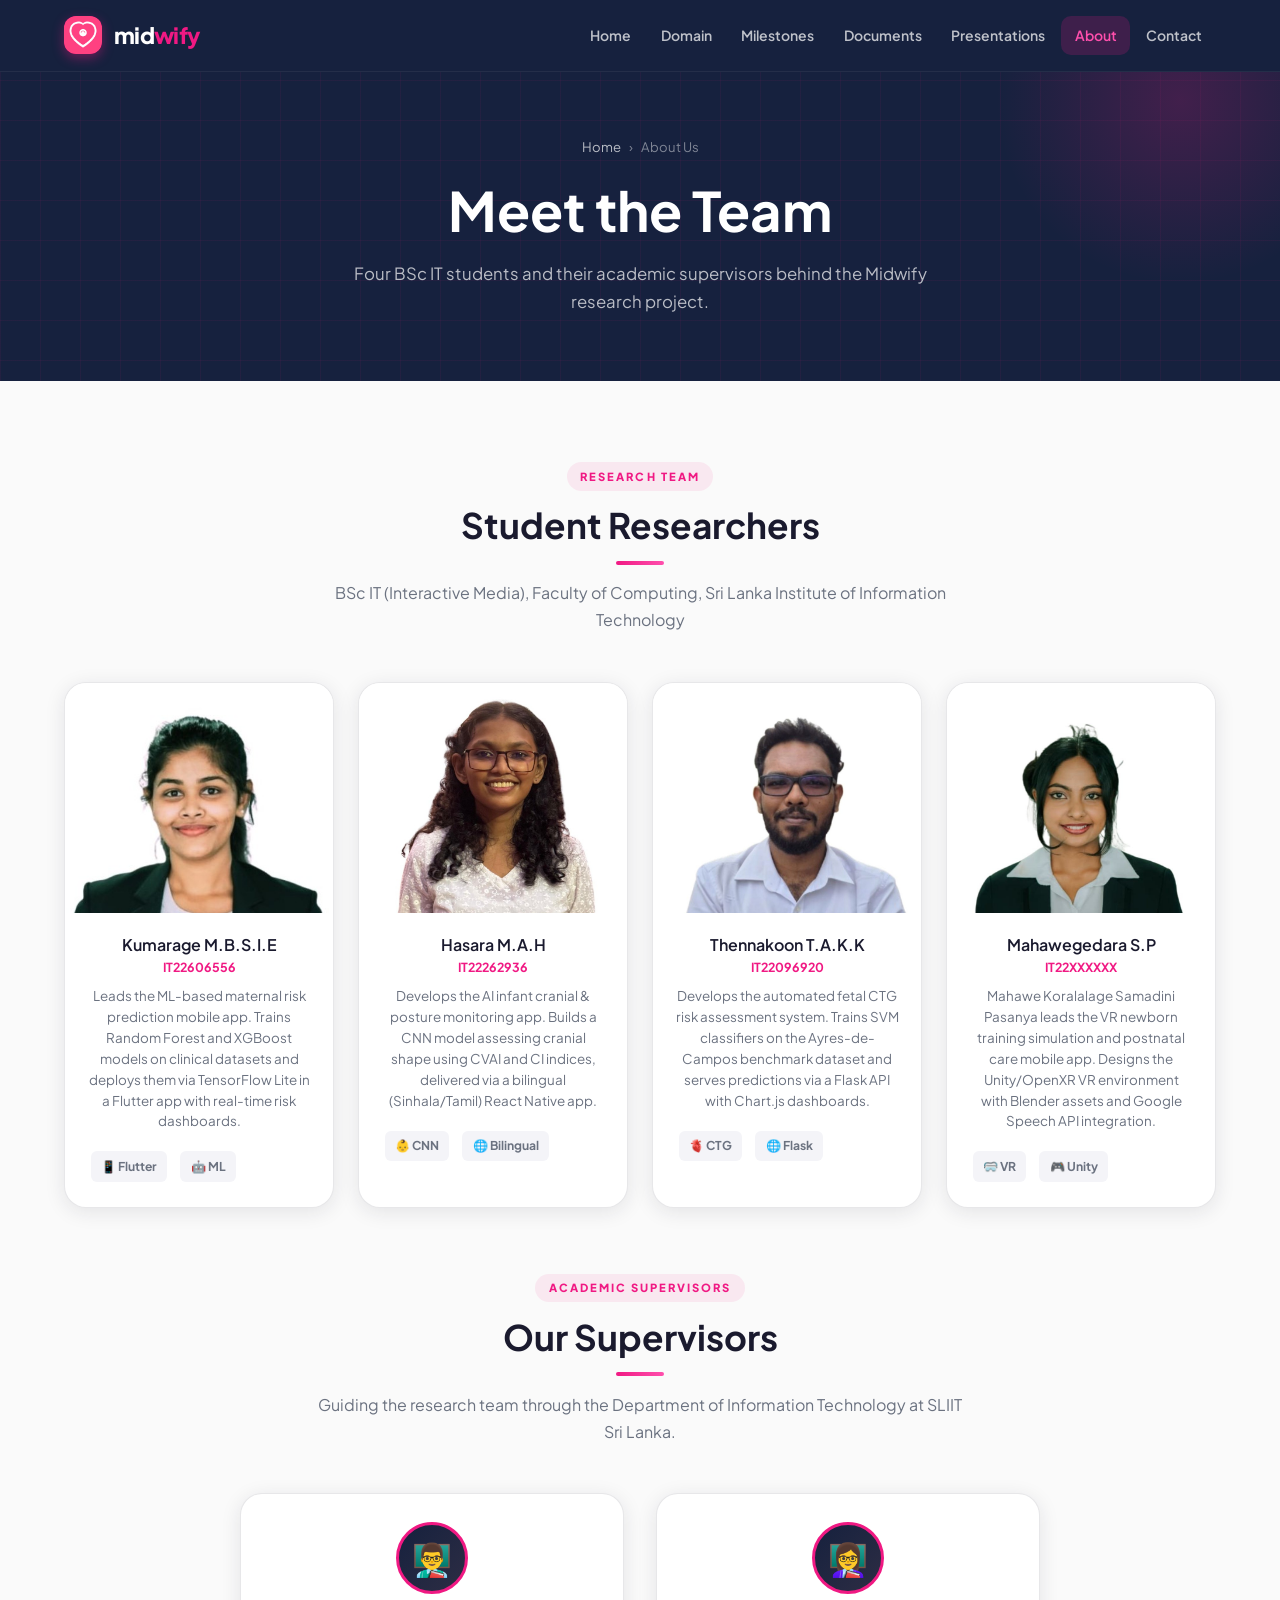
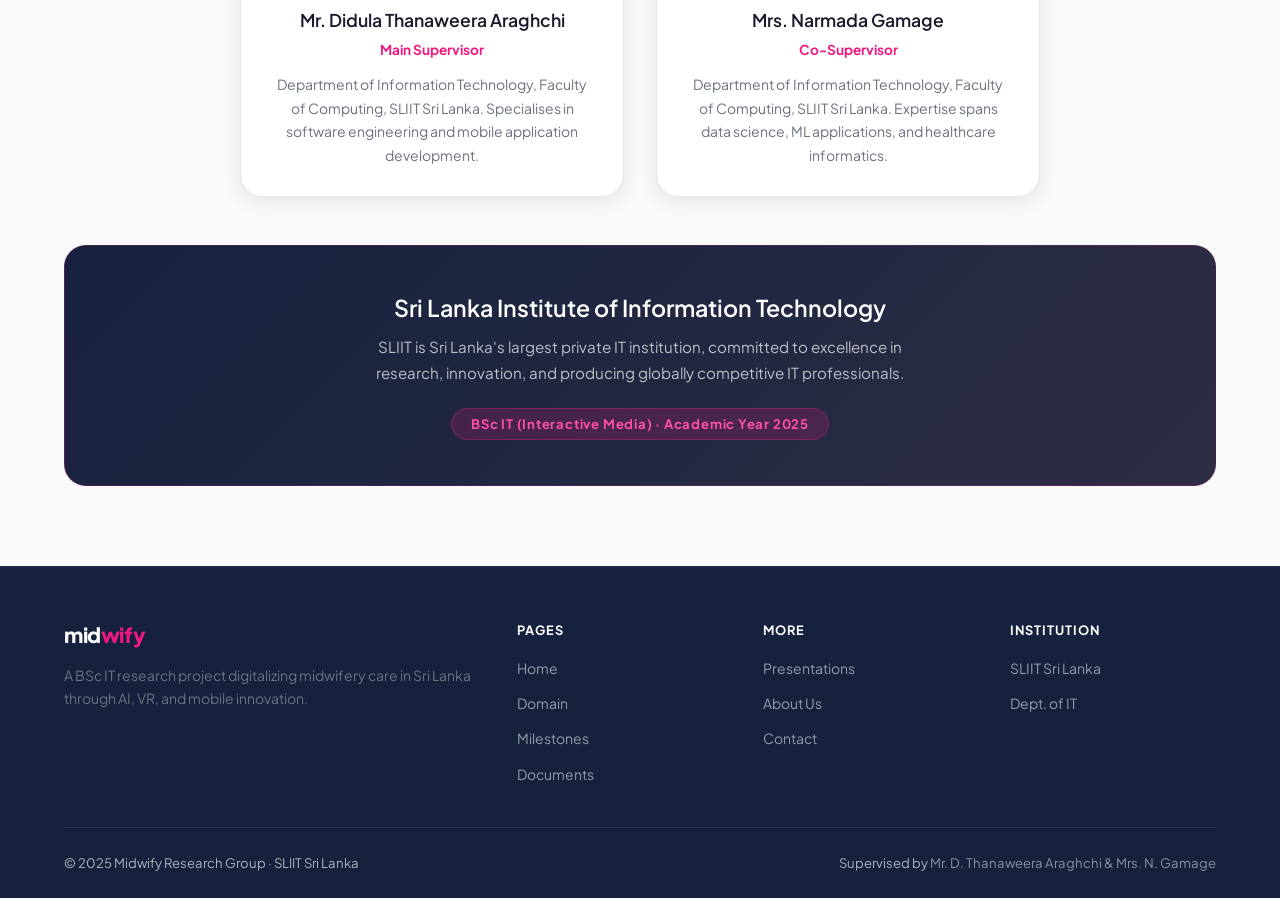
==== commit 6e5f9bb0: "Enhance timeline CSS styles and fix app logo image extension" ====
--- a/about.html
+++ b/about.html
@@ -8,7 +8,7 @@
     <meta name="description"
         content="Meet the team behind Midwify — 4 BSc IT students and their supervisors at SLIIT Sri Lanka." />
     <link rel="stylesheet" href="assets/css/style.css" />
-    <link rel="icon" href="assets/images/logo.png" />
+    <link rel="icon" href="assets/images/logo.jpeg" />
 </head>
 
 <body>
@@ -18,7 +18,7 @@
     <nav class="navbar" role="navigation" aria-label="Main Navigation">
         <div class="container">
             <a href="index.html" class="nav-brand">
-                <div class="nav-logo-wrap"><img src="assets/images/logo.png" alt="Midwify" /></div>
+                <div class="nav-logo-wrap"><img src="assets/images/logo.jpeg" alt="Midwify" /></div>
                 <span class="nav-wordmark">mid<span>wify</span></span>
             </a>
             <ul class="nav-menu" id="navMenu">
@@ -206,4 +206,4 @@
     <script src="assets/js/main.js"></script>
 </body>
 
-</html>+</html>
--- a/assets/css/style.css
+++ b/assets/css/style.css
@@ -812,6 +812,7 @@
   width: 3px;
   background: linear-gradient(to bottom, var(--pink), var(--pink-dark));
   border-radius: 3px;
+  box-shadow: 0 0 15px rgba(240, 25, 131, 0.4);
 }
 
 .milestone-item {
@@ -819,6 +820,7 @@
   gap: 2rem;
   padding-bottom: 3rem;
   position: relative;
+  perspective: 1000px;
 }
 
 .milestone-item:last-child {
@@ -836,29 +838,56 @@
   align-items: center;
   justify-content: center;
   font-size: 1.3rem;
-  box-shadow: 0 0 0 6px var(--pink-xs);
+  box-shadow: 0 0 0 6px var(--pink-xs), 0 0 10px rgba(240, 25, 131, 0.2);
   z-index: 1;
   position: relative;
+  transition: transform 0.4s cubic-bezier(0.175, 0.885, 0.32, 1.275), box-shadow 0.3s ease;
+}
+
+.milestone-item:hover .milestone-dot {
+  transform: scale(1.15) rotate(5deg);
+  box-shadow: 0 0 0 8px rgba(240, 25, 131, 0.15), 0 0 25px rgba(240, 25, 131, 0.5);
 }
 
 .milestone-dot.completed {
   background: linear-gradient(135deg, var(--pink), var(--pink-dark));
-  border-color: var(--pink);
+  border-color: transparent;
+  color: white;
+  box-shadow: 0 0 0 6px var(--pink-xs), 0 0 20px rgba(240, 25, 131, 0.4);
 }
 
 .milestone-content {
   background: var(--white);
   border: 1.5px solid var(--border);
-  border-radius: var(--radius);
-  padding: 1.5rem;
+  border-radius: var(--radius-lg);
+  padding: 2rem;
   flex: 1;
   box-shadow: var(--shadow);
-  transition: all var(--transition);
+  transition: all 0.4s cubic-bezier(0.175, 0.885, 0.32, 1.275);
+  position: relative;
+  overflow: hidden;
+}
+
+.milestone-content::before {
+  content: '';
+  position: absolute;
+  top: 0;
+  left: 0;
+  width: 6px;
+  height: 100%;
+  background: linear-gradient(to bottom, var(--pink), var(--pink-dark));
+  opacity: 0;
+  transition: opacity 0.3s ease;
 }
 
 .milestone-content:hover {
-  transform: translateX(6px);
-  box-shadow: var(--shadow-lg);
+  transform: translateX(12px) translateY(-5px);
+  box-shadow: 0 20px 40px rgba(240, 25, 131, 0.12);
+  border-color: var(--pink);
+}
+
+.milestone-content:hover::before {
+  opacity: 1;
 }
 
 .milestone-meta {
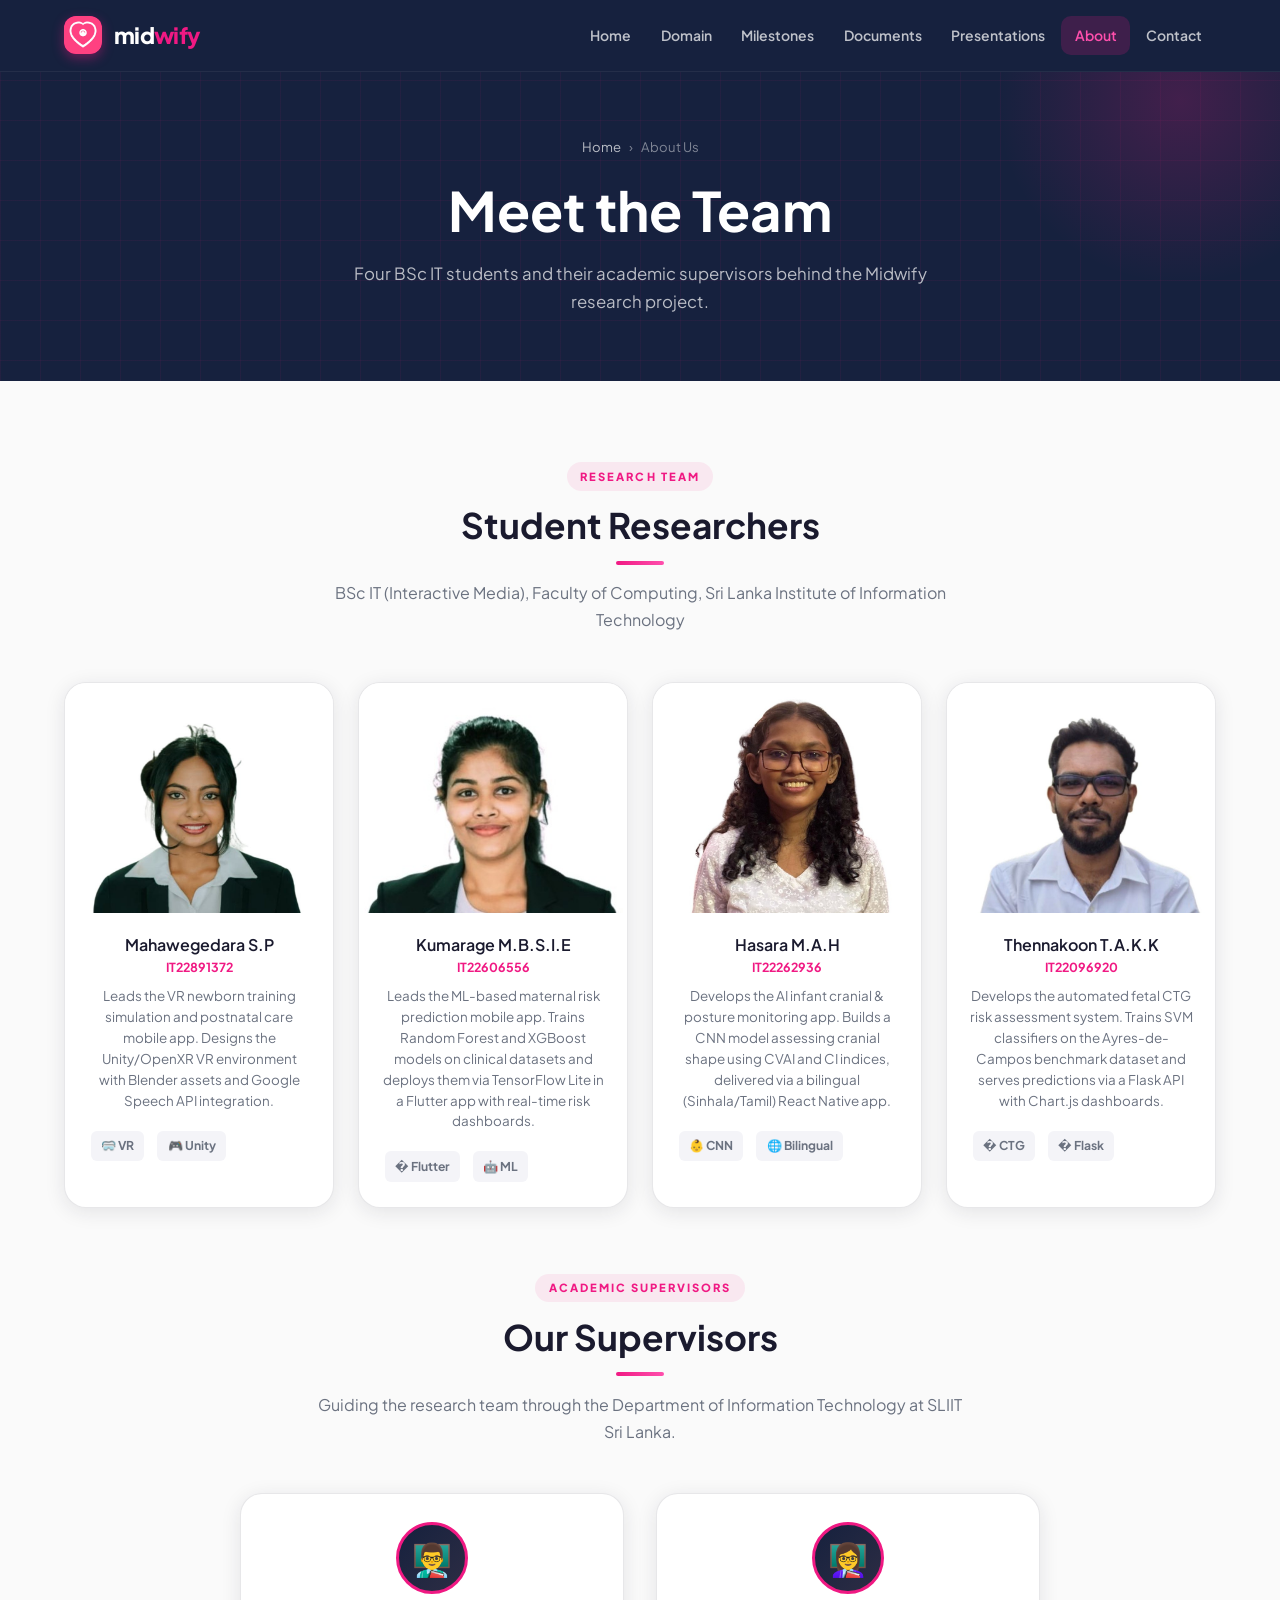
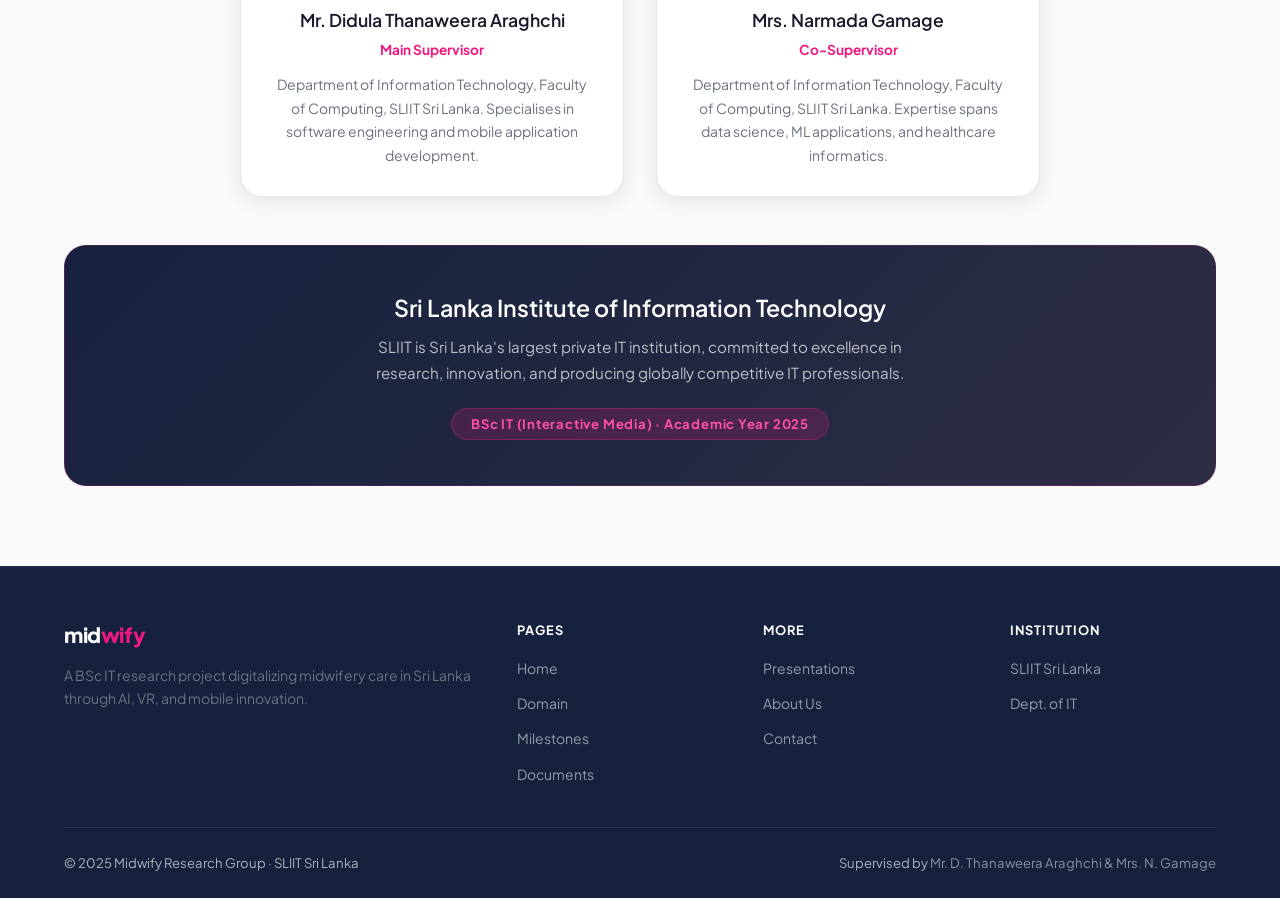
==== commit 30aad024: "Reorder team members sequence" ====
--- a/about.html
+++ b/about.html
@@ -56,6 +56,21 @@
             <div class="grid-4" style="margin-bottom:4rem;">
 
                 <div class="team-card fade-in">
+                    <img class="team-photo" src="assets/images/team/mahawagedara.jpg" alt="Mahawegedara S.P" />
+                    <div class="team-card-body">
+                        <h3>Mahawegedara S.P</h3>
+                        <div class="team-id">IT22891372</div>
+                        <div class="team-role">Leads the VR newborn training
+                            simulation and postnatal care mobile app. Designs the Unity/OpenXR VR environment with
+                            Blender assets and Google Speech API integration.</div>
+                        <div style="margin-top:1rem;display:flex;flex-wrap:wrap;gap:0.4rem;">
+                            <span class="component-tag">🥽 VR</span>
+                            <span class="component-tag">🎮 Unity</span>
+                        </div>
+                    </div>
+                </div>
+
+                <div class="team-card fade-in">
                     <img class="team-photo" src="assets/images/team/kumarage.jpeg" alt="Kumarage M.B.S.I.E" />
                     <div class="team-card-body">
                         <h3>Kumarage M.B.S.I.E</h3>
@@ -64,7 +79,7 @@
                             Forest and XGBoost models on clinical datasets and deploys them via TensorFlow Lite in a
                             Flutter app with real-time risk dashboards.</div>
                         <div style="margin-top:1rem;display:flex;flex-wrap:wrap;gap:0.4rem;">
-                            <span class="component-tag">📱 Flutter</span>
+                            <span class="component-tag">� Flutter</span>
                             <span class="component-tag">🤖 ML</span>
                         </div>
                     </div>
@@ -94,23 +109,8 @@
                             classifiers on the Ayres-de-Campos benchmark dataset and serves predictions via a Flask API
                             with Chart.js dashboards.</div>
                         <div style="margin-top:1rem;display:flex;flex-wrap:wrap;gap:0.4rem;">
-                            <span class="component-tag">🫀 CTG</span>
-                            <span class="component-tag">🌐 Flask</span>
-                        </div>
-                    </div>
-                </div>
-
-                <div class="team-card fade-in">
-                    <img class="team-photo" src="assets/images/team/mahawagedara.jpg" alt="Mahawegedara S.P" />
-                    <div class="team-card-body">
-                        <h3>Mahawegedara S.P</h3>
-                        <div class="team-id">IT22XXXXXX</div>
-                        <div class="team-role">Mahawe Koralalage Samadini Pasanya leads the VR newborn training
-                            simulation and postnatal care mobile app. Designs the Unity/OpenXR VR environment with
-                            Blender assets and Google Speech API integration.</div>
-                        <div style="margin-top:1rem;display:flex;flex-wrap:wrap;gap:0.4rem;">
-                            <span class="component-tag">🥽 VR</span>
-                            <span class="component-tag">🎮 Unity</span>
+                            <span class="component-tag">� CTG</span>
+                            <span class="component-tag">� Flask</span>
                         </div>
                     </div>
                 </div>
@@ -206,4 +206,4 @@
     <script src="assets/js/main.js"></script>
 </body>
 
-</html>
+</html>
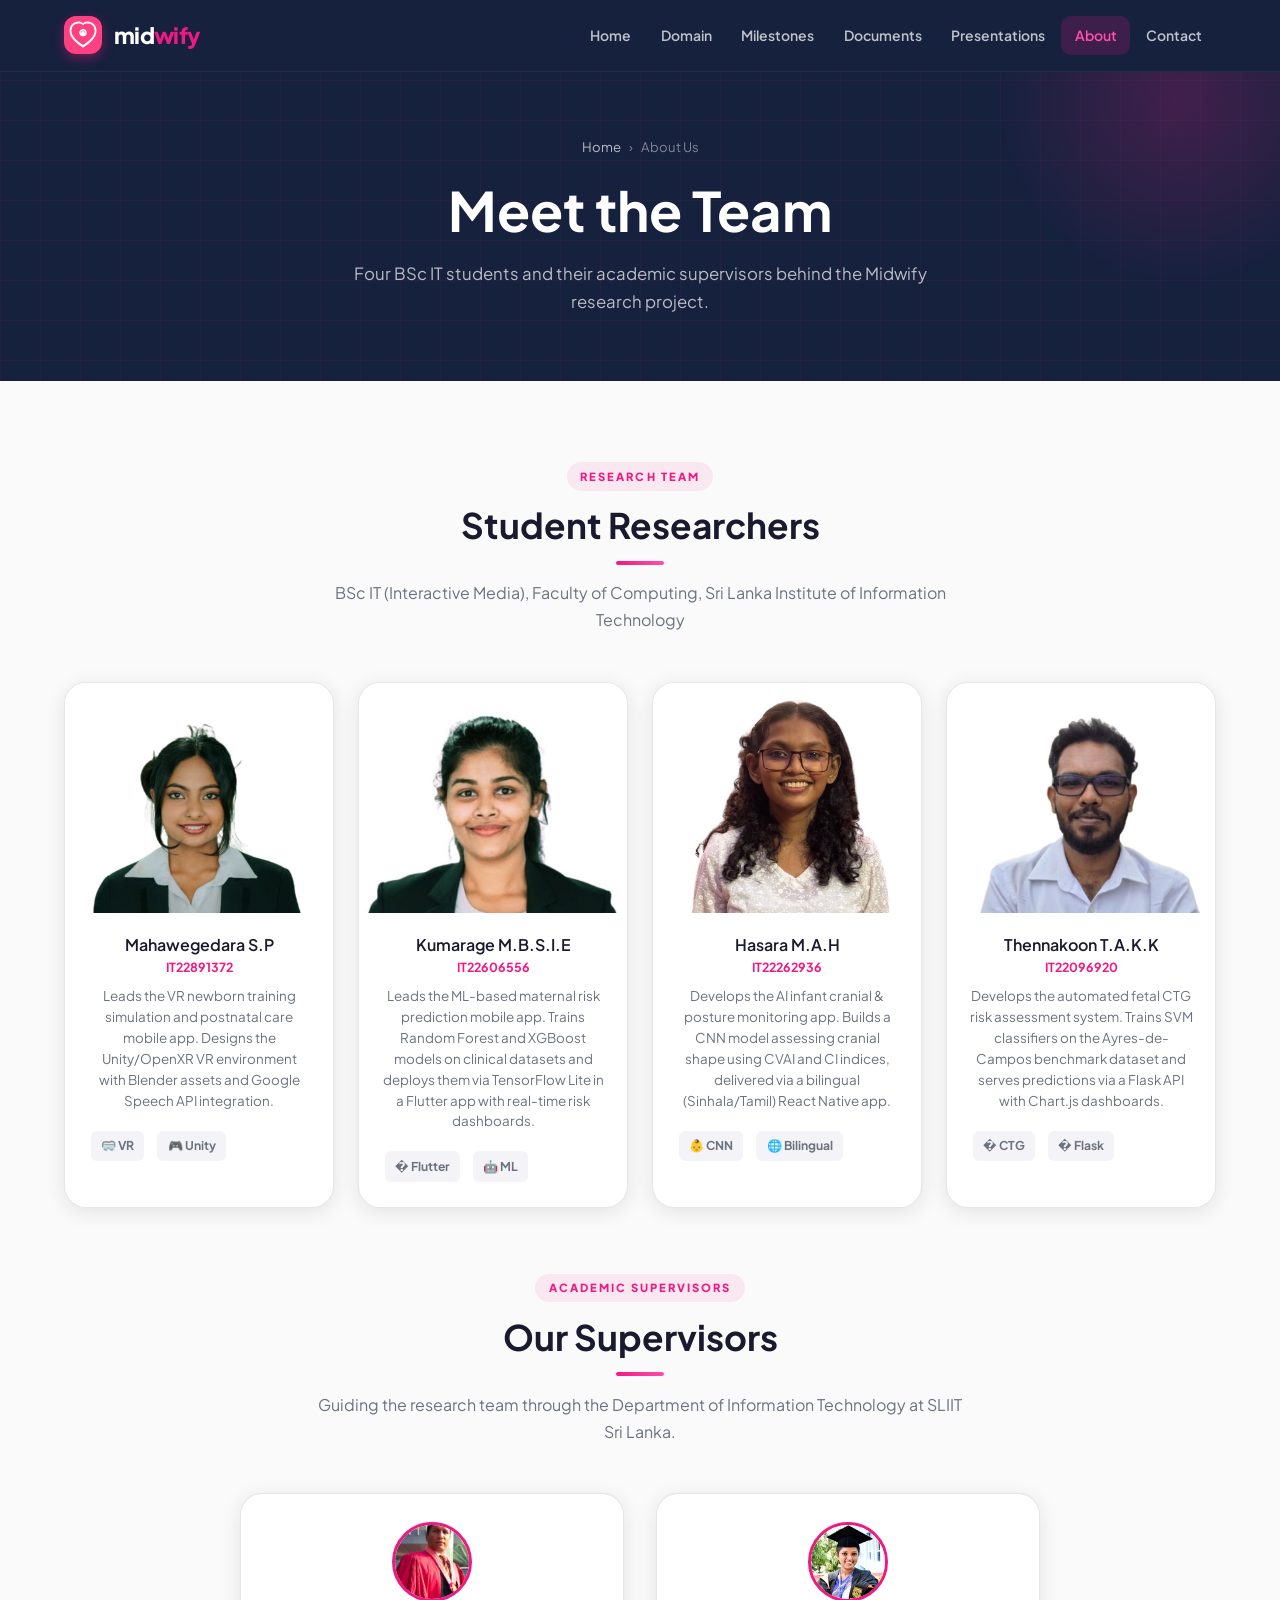
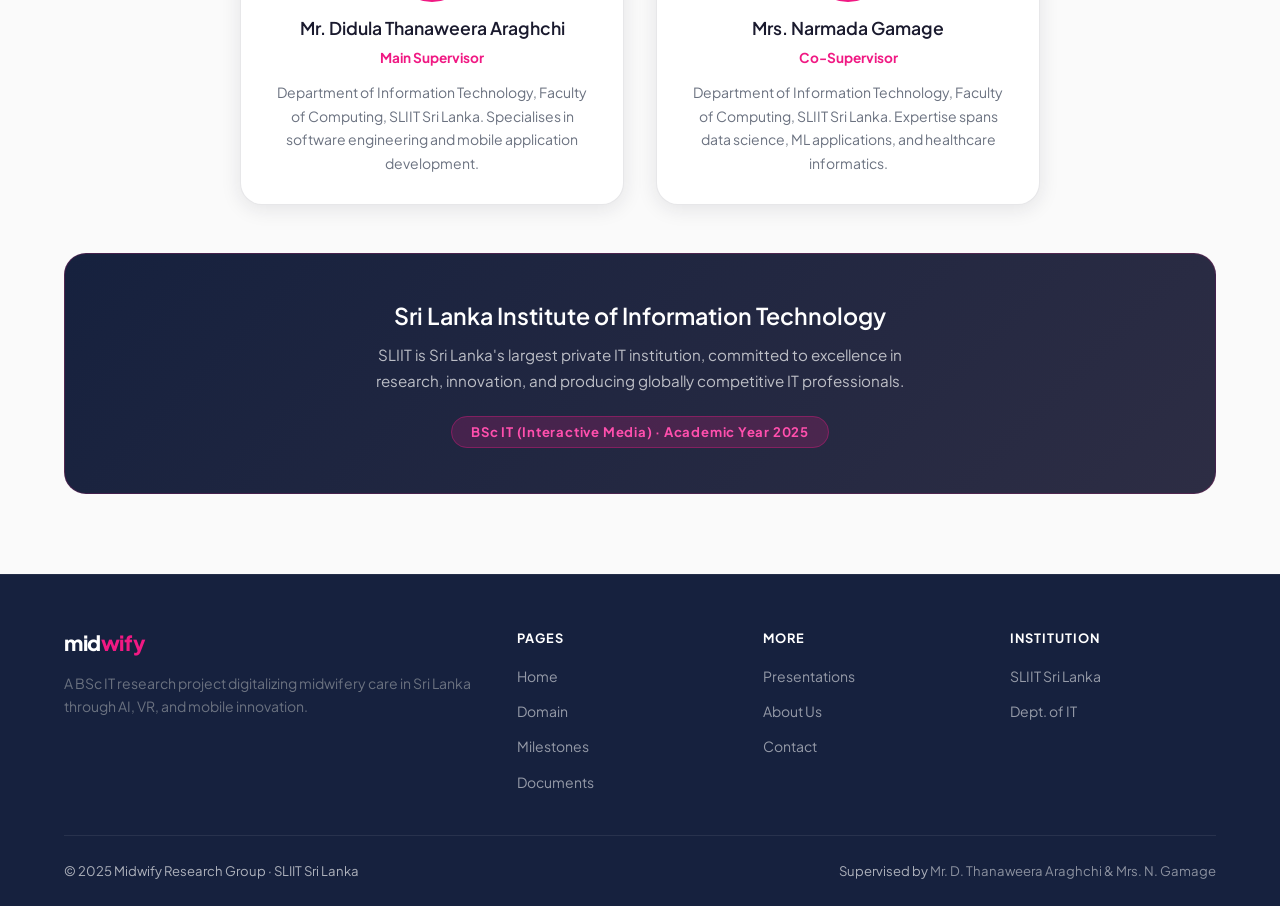
==== commit 71dd3b7b: "Add supervisor photos and reorganize documents page with research report links" ====
--- a/about.html
+++ b/about.html
@@ -127,9 +127,8 @@
 
             <div class="grid-2" style="max-width:800px;margin:0 auto;">
                 <div class="card fade-in" style="text-align:center;">
-                    <div
-                        style="width:72px;height:72px;border-radius:50%;background:linear-gradient(135deg,var(--dark-3),var(--dark-2));display:flex;align-items:center;justify-content:center;font-size:2rem;margin:0 auto 1rem;border:3px solid var(--pink);">
-                        👨‍🏫</div>
+                    <img src="assets/images/team/Didula.jpg" alt="Mr. Didula Thanaweera Araghchi"
+                        style="width:80px;height:80px;border-radius:50%;object-fit:cover;margin:0 auto 1rem;border:3px solid var(--pink);display:block;">
                     <h3>Mr. Didula Thanaweera Araghchi</h3>
                     <p style="color:var(--pink);font-weight:700;font-size:0.85rem;margin:0.3rem 0 0.75rem;">Main
                         Supervisor</p>
@@ -137,9 +136,8 @@
                         Lanka. Specialises in software engineering and mobile application development.</p>
                 </div>
                 <div class="card fade-in" style="text-align:center;">
-                    <div
-                        style="width:72px;height:72px;border-radius:50%;background:linear-gradient(135deg,var(--dark-3),var(--dark-2));display:flex;align-items:center;justify-content:center;font-size:2rem;margin:0 auto 1rem;border:3px solid var(--pink);">
-                        👩‍🏫</div>
+                    <img src="assets/images/team/Narmada.jpg" alt="Mrs. Narmada Gamage"
+                        style="width:80px;height:80px;border-radius:50%;object-fit:cover;margin:0 auto 1rem;border:3px solid var(--pink);display:block;">
                     <h3>Mrs. Narmada Gamage</h3>
                     <p style="color:var(--pink);font-weight:700;font-size:0.85rem;margin:0.3rem 0 0.75rem;">
                         Co-Supervisor</p>
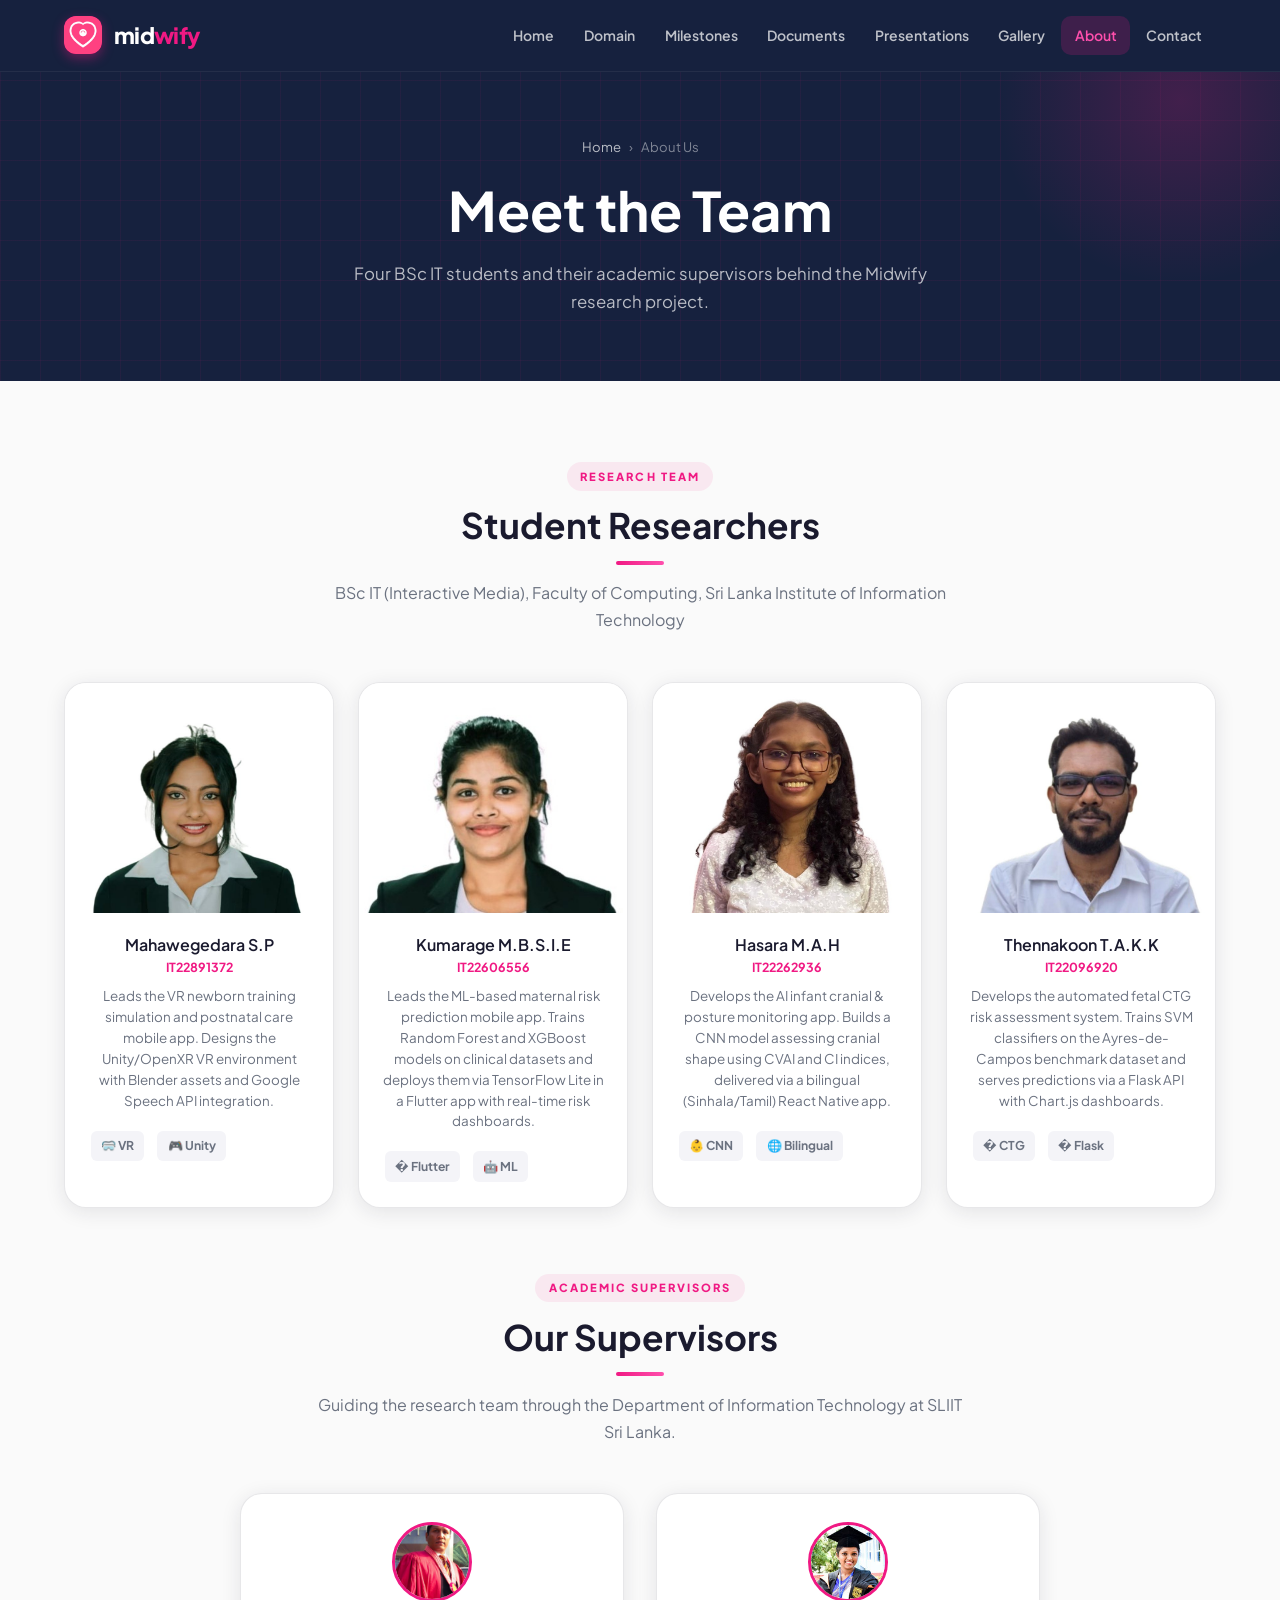
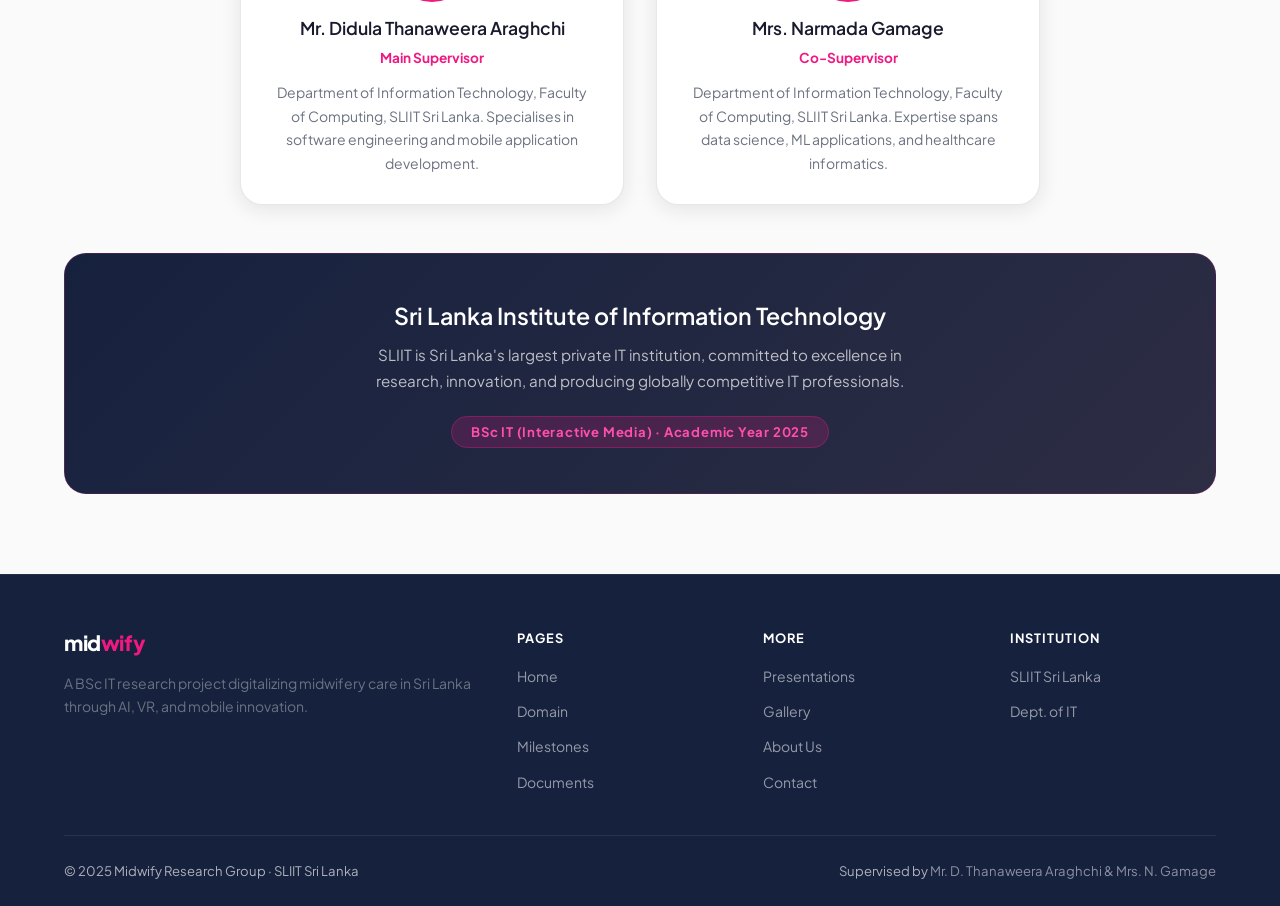
==== commit 670a8724: "Add Research Evidence Gallery page and update site navigation" ====
--- a/about.html
+++ b/about.html
@@ -27,6 +27,7 @@
                 <li><a href="milestones.html">Milestones</a></li>
                 <li><a href="documents.html">Documents</a></li>
                 <li><a href="presentations.html">Presentations</a></li>
+                <li><a href="gallery.html">Gallery</a></li>
                 <li><a href="about.html">About</a></li>
                 <li><a href="contact.html">Contact</a></li>
             </ul>
@@ -182,6 +183,7 @@
                     <h4>More</h4>
                     <ul>
                         <li><a href="presentations.html">Presentations</a></li>
+                        <li><a href="gallery.html">Gallery</a></li>
                         <li><a href="about.html">About Us</a></li>
                         <li><a href="contact.html">Contact</a></li>
                     </ul>
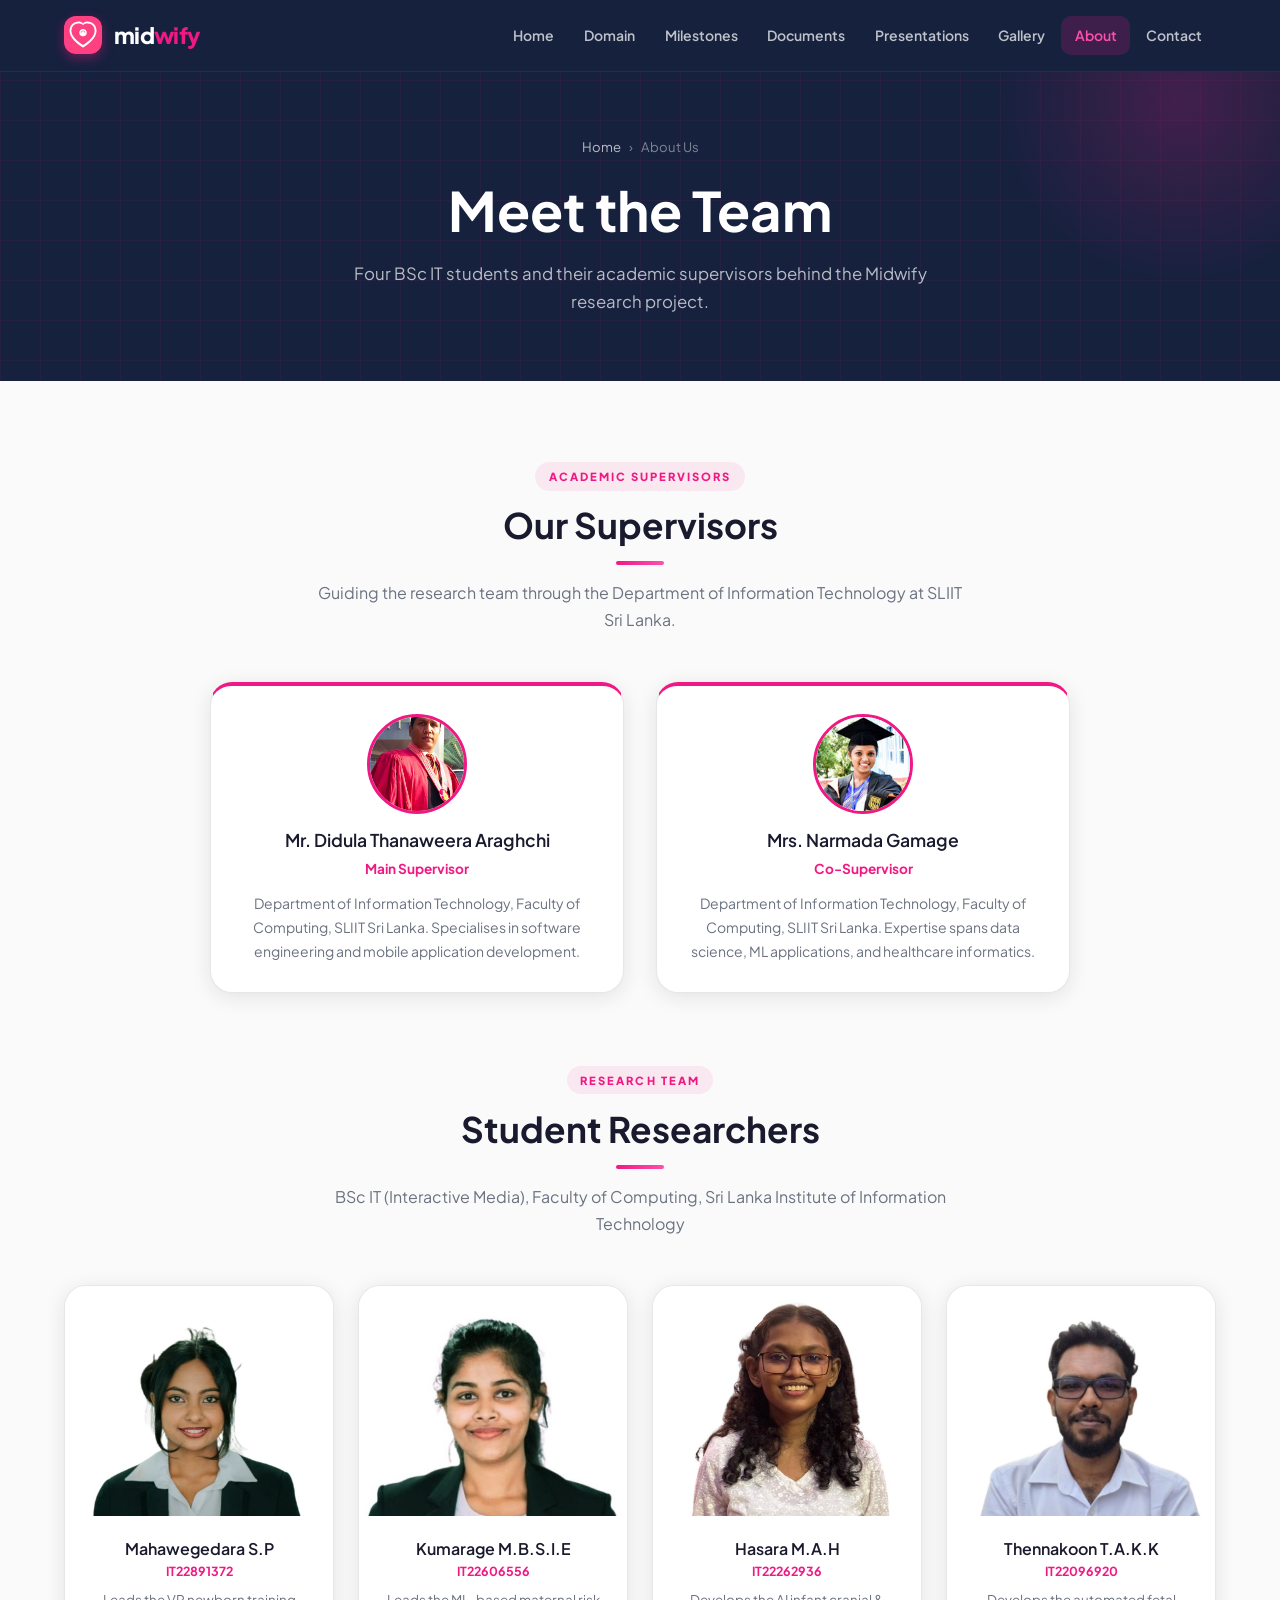
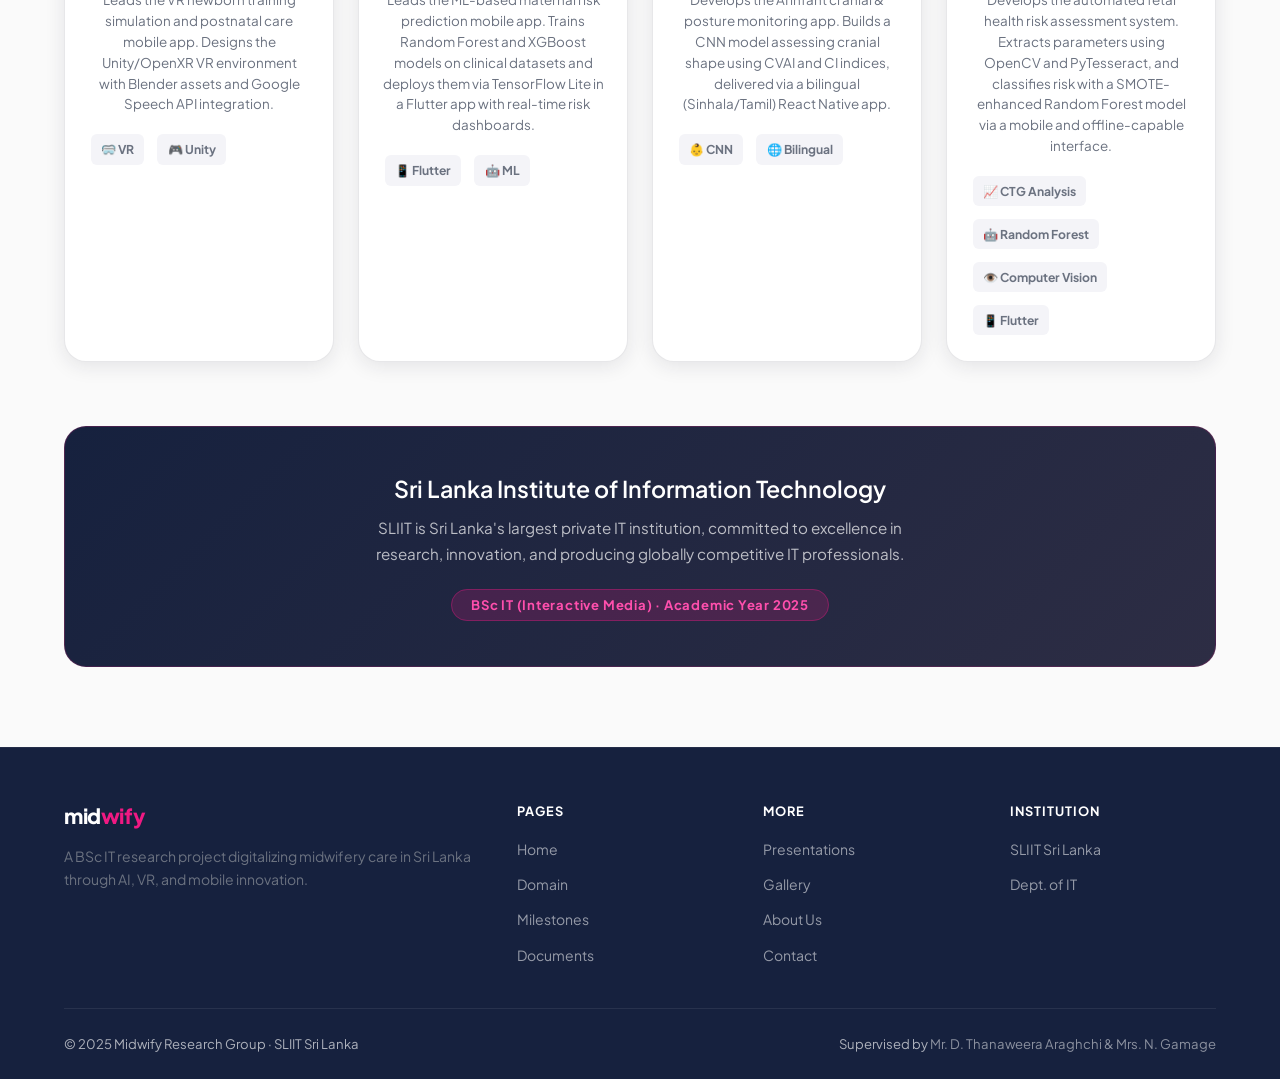
==== commit 9736b70b: "Supervisors first in About; Draft Thesis milestone marked Completed; Final Presentation In Progress" ====
--- a/about.html
+++ b/about.html
@@ -47,6 +47,37 @@
 
     <section class="section">
         <div class="container">
+
+            <!-- ── SUPERVISORS FIRST ── -->
+            <div class="section-header centered fade-in">
+                <span class="section-label">Academic Supervisors</span>
+                <h2>Our Supervisors</h2>
+                <div class="divider"></div>
+                <p>Guiding the research team through the Department of Information Technology at SLIIT Sri Lanka.</p>
+            </div>
+
+            <div class="grid-2" style="max-width:860px;margin:0 auto 4.5rem;">
+                <div class="card fade-in" style="text-align:center;border-top:4px solid var(--pink);">
+                    <img src="assets/images/team/Didula.jpg" alt="Mr. Didula Thanaweera Araghchi"
+                        style="width:100px;height:100px;border-radius:50%;object-fit:cover;margin:0 auto 1rem;border:3px solid var(--pink);display:block;" />
+                    <h3>Mr. Didula Thanaweera Araghchi</h3>
+                    <p style="color:var(--pink);font-weight:700;font-size:0.85rem;margin:0.3rem 0 0.75rem;">Main
+                        Supervisor</p>
+                    <p style="font-size:0.875rem;">Department of Information Technology, Faculty of Computing, SLIIT Sri
+                        Lanka. Specialises in software engineering and mobile application development.</p>
+                </div>
+                <div class="card fade-in" style="text-align:center;border-top:4px solid var(--pink);">
+                    <img src="assets/images/team/Narmada.jpg" alt="Mrs. Narmada Gamage"
+                        style="width:100px;height:100px;border-radius:50%;object-fit:cover;margin:0 auto 1rem;border:3px solid var(--pink);display:block;" />
+                    <h3>Mrs. Narmada Gamage</h3>
+                    <p style="color:var(--pink);font-weight:700;font-size:0.85rem;margin:0.3rem 0 0.75rem;">
+                        Co-Supervisor</p>
+                    <p style="font-size:0.875rem;">Department of Information Technology, Faculty of Computing, SLIIT Sri
+                        Lanka. Expertise spans data science, ML applications, and healthcare informatics.</p>
+                </div>
+            </div>
+
+            <!-- ── STUDENT RESEARCHERS BELOW ── -->
             <div class="section-header centered fade-in">
                 <span class="section-label">Research Team</span>
                 <h2>Student Researchers</h2>
@@ -61,9 +92,9 @@
                     <div class="team-card-body">
                         <h3>Mahawegedara S.P</h3>
                         <div class="team-id">IT22891372</div>
-                        <div class="team-role">Leads the VR newborn training
-                            simulation and postnatal care mobile app. Designs the Unity/OpenXR VR environment with
-                            Blender assets and Google Speech API integration.</div>
+                        <div class="team-role">Leads the VR newborn training simulation and postnatal care mobile app.
+                            Designs the Unity/OpenXR VR environment with Blender assets and Google Speech API
+                            integration.</div>
                         <div style="margin-top:1rem;display:flex;flex-wrap:wrap;gap:0.4rem;">
                             <span class="component-tag">🥽 VR</span>
                             <span class="component-tag">🎮 Unity</span>
@@ -80,7 +111,7 @@
                             Forest and XGBoost models on clinical datasets and deploys them via TensorFlow Lite in a
                             Flutter app with real-time risk dashboards.</div>
                         <div style="margin-top:1rem;display:flex;flex-wrap:wrap;gap:0.4rem;">
-                            <span class="component-tag">� Flutter</span>
+                            <span class="component-tag">📱 Flutter</span>
                             <span class="component-tag">🤖 ML</span>
                         </div>
                     </div>
@@ -91,7 +122,7 @@
                     <div class="team-card-body">
                         <h3>Hasara M.A.H</h3>
                         <div class="team-id">IT22262936</div>
-                        <div class="team-role">Develops the AI infant cranial & posture monitoring app. Builds a CNN
+                        <div class="team-role">Develops the AI infant cranial &amp; posture monitoring app. Builds a CNN
                             model assessing cranial shape using CVAI and CI indices, delivered via a bilingual
                             (Sinhala/Tamil) React Native app.</div>
                         <div style="margin-top:1rem;display:flex;flex-wrap:wrap;gap:0.4rem;">
@@ -106,50 +137,23 @@
                     <div class="team-card-body">
                         <h3>Thennakoon T.A.K.K</h3>
                         <div class="team-id">IT22096920</div>
-                        <div class="team-role">Develops the automated fetal CTG risk assessment system. Trains SVM
-                            classifiers on the Ayres-de-Campos benchmark dataset and serves predictions via a Flask API
-                            with Chart.js dashboards.</div>
-                        <div style="margin-top:1rem;display:flex;flex-wrap:wrap;gap:0.4rem;">
-                            <span class="component-tag">� CTG</span>
-                            <span class="component-tag">� Flask</span>
-                        </div>
-                    </div>
-                </div>
-
-            </div>
-
-            <!-- Supervisors -->
-            <div class="section-header centered fade-in">
-                <span class="section-label">Academic Supervisors</span>
-                <h2>Our Supervisors</h2>
-                <div class="divider"></div>
-                <p>Guiding the research team through the Department of Information Technology at SLIIT Sri Lanka.</p>
-            </div>
-
-            <div class="grid-2" style="max-width:800px;margin:0 auto;">
-                <div class="card fade-in" style="text-align:center;">
-                    <img src="assets/images/team/Didula.jpg" alt="Mr. Didula Thanaweera Araghchi"
-                        style="width:80px;height:80px;border-radius:50%;object-fit:cover;margin:0 auto 1rem;border:3px solid var(--pink);display:block;">
-                    <h3>Mr. Didula Thanaweera Araghchi</h3>
-                    <p style="color:var(--pink);font-weight:700;font-size:0.85rem;margin:0.3rem 0 0.75rem;">Main
-                        Supervisor</p>
-                    <p style="font-size:0.875rem;">Department of Information Technology, Faculty of Computing, SLIIT Sri
-                        Lanka. Specialises in software engineering and mobile application development.</p>
-                </div>
-                <div class="card fade-in" style="text-align:center;">
-                    <img src="assets/images/team/Narmada.jpg" alt="Mrs. Narmada Gamage"
-                        style="width:80px;height:80px;border-radius:50%;object-fit:cover;margin:0 auto 1rem;border:3px solid var(--pink);display:block;">
-                    <h3>Mrs. Narmada Gamage</h3>
-                    <p style="color:var(--pink);font-weight:700;font-size:0.85rem;margin:0.3rem 0 0.75rem;">
-                        Co-Supervisor</p>
-                    <p style="font-size:0.875rem;">Department of Information Technology, Faculty of Computing, SLIIT Sri
-                        Lanka. Expertise spans data science, ML applications, and healthcare informatics.</p>
-                </div>
+                        <div class="team-role">Develops the automated fetal health risk assessment system. Extracts
+                            parameters using OpenCV and PyTesseract, and classifies risk with a SMOTE-enhanced Random
+                            Forest model via a mobile and offline-capable interface.</div>
+                        <div style="margin-top:1rem;display:flex;flex-wrap:wrap;gap:0.4rem;">
+                            <span class="component-tag">📈 CTG Analysis</span>
+                            <span class="component-tag">🤖 Random Forest</span>
+                            <span class="component-tag">👁️ Computer Vision</span>
+                            <span class="component-tag">📱 Flutter</span>
+                        </div>
+                    </div>
+                </div>
+
             </div>
 
             <!-- Institution -->
             <div class="fade-in"
-                style="margin-top:3rem;background:linear-gradient(135deg,var(--dark-3),var(--dark-2));border-radius:var(--radius-lg);padding:3rem 2rem;text-align:center;border:1px solid rgba(240,25,131,0.2);">
+                style="background:linear-gradient(135deg,var(--dark-3),var(--dark-2));border-radius:var(--radius-lg);padding:3rem 2rem;text-align:center;border:1px solid rgba(240,25,131,0.2);">
                 <h3 style="color:white;margin-bottom:0.75rem;">Sri Lanka Institute of Information Technology</h3>
                 <p style="color:rgba(255,255,255,0.7);max-width:580px;margin:0 auto 1.5rem;font-size:0.95rem;">SLIIT is
                     Sri Lanka's largest private IT institution, committed to excellence in research, innovation, and
@@ -198,7 +202,7 @@
             </div>
             <div class="footer-bottom">
                 <span>© 2025 Midwify Research Group · SLIIT Sri Lanka</span>
-                <span>Supervised by <a href="about.html">Mr. D. Thanaweera Araghchi & Mrs. N. Gamage</a></span>
+                <span>Supervised by <a href="about.html">Mr. D. Thanaweera Araghchi &amp; Mrs. N. Gamage</a></span>
             </div>
         </div>
     </footer>
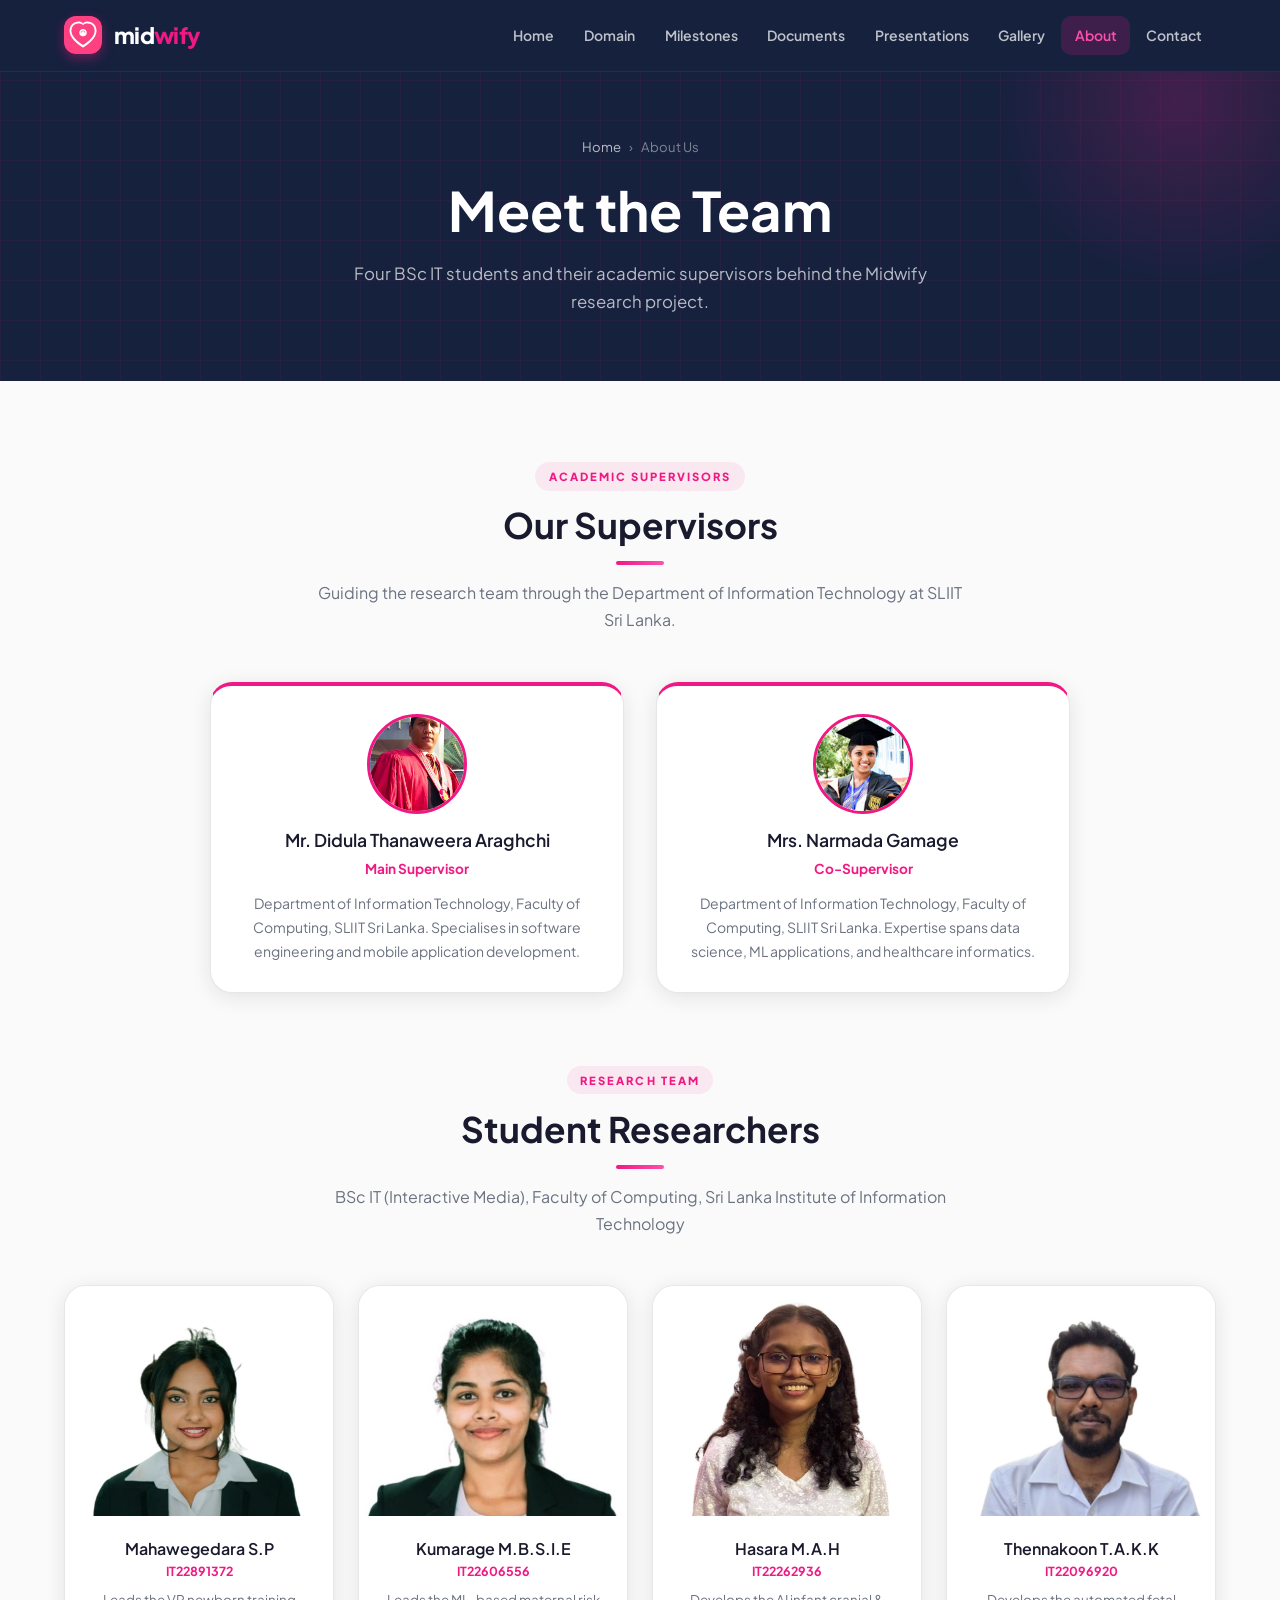
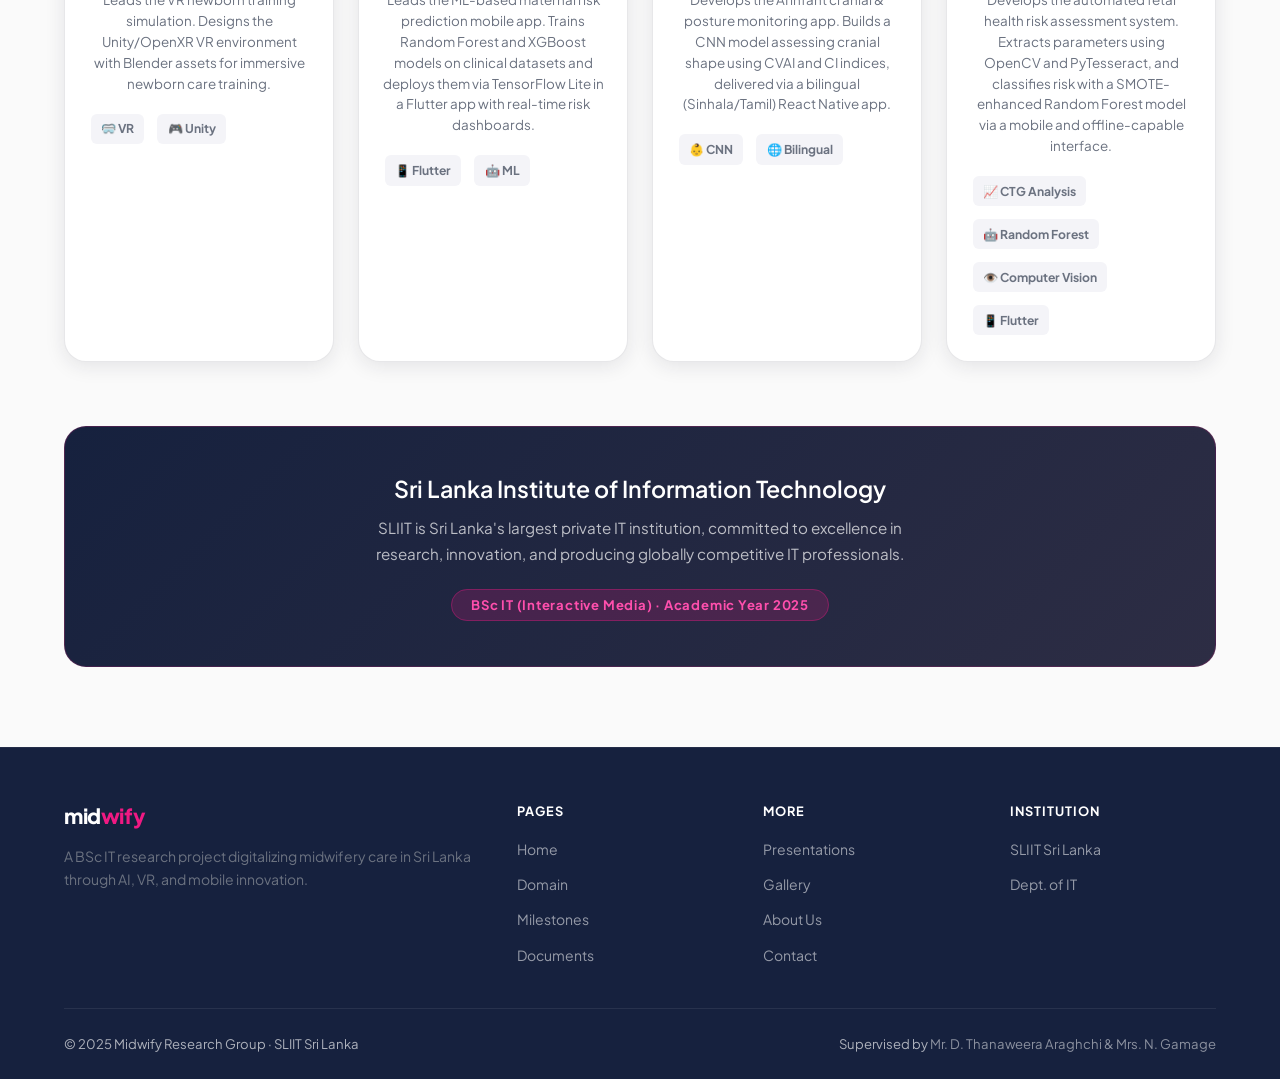
==== commit cbe5c212: "Remove postnatal app and Speech API references; update VR component and gallery labels" ====
--- a/about.html
+++ b/about.html
@@ -92,9 +92,8 @@
                     <div class="team-card-body">
                         <h3>Mahawegedara S.P</h3>
                         <div class="team-id">IT22891372</div>
-                        <div class="team-role">Leads the VR newborn training simulation and postnatal care mobile app.
-                            Designs the Unity/OpenXR VR environment with Blender assets and Google Speech API
-                            integration.</div>
+                        <div class="team-role">Leads the VR newborn training simulation. Designs the Unity/OpenXR VR
+                            environment with Blender assets for immersive newborn care training.</div>
                         <div style="margin-top:1rem;display:flex;flex-wrap:wrap;gap:0.4rem;">
                             <span class="component-tag">🥽 VR</span>
                             <span class="component-tag">🎮 Unity</span>
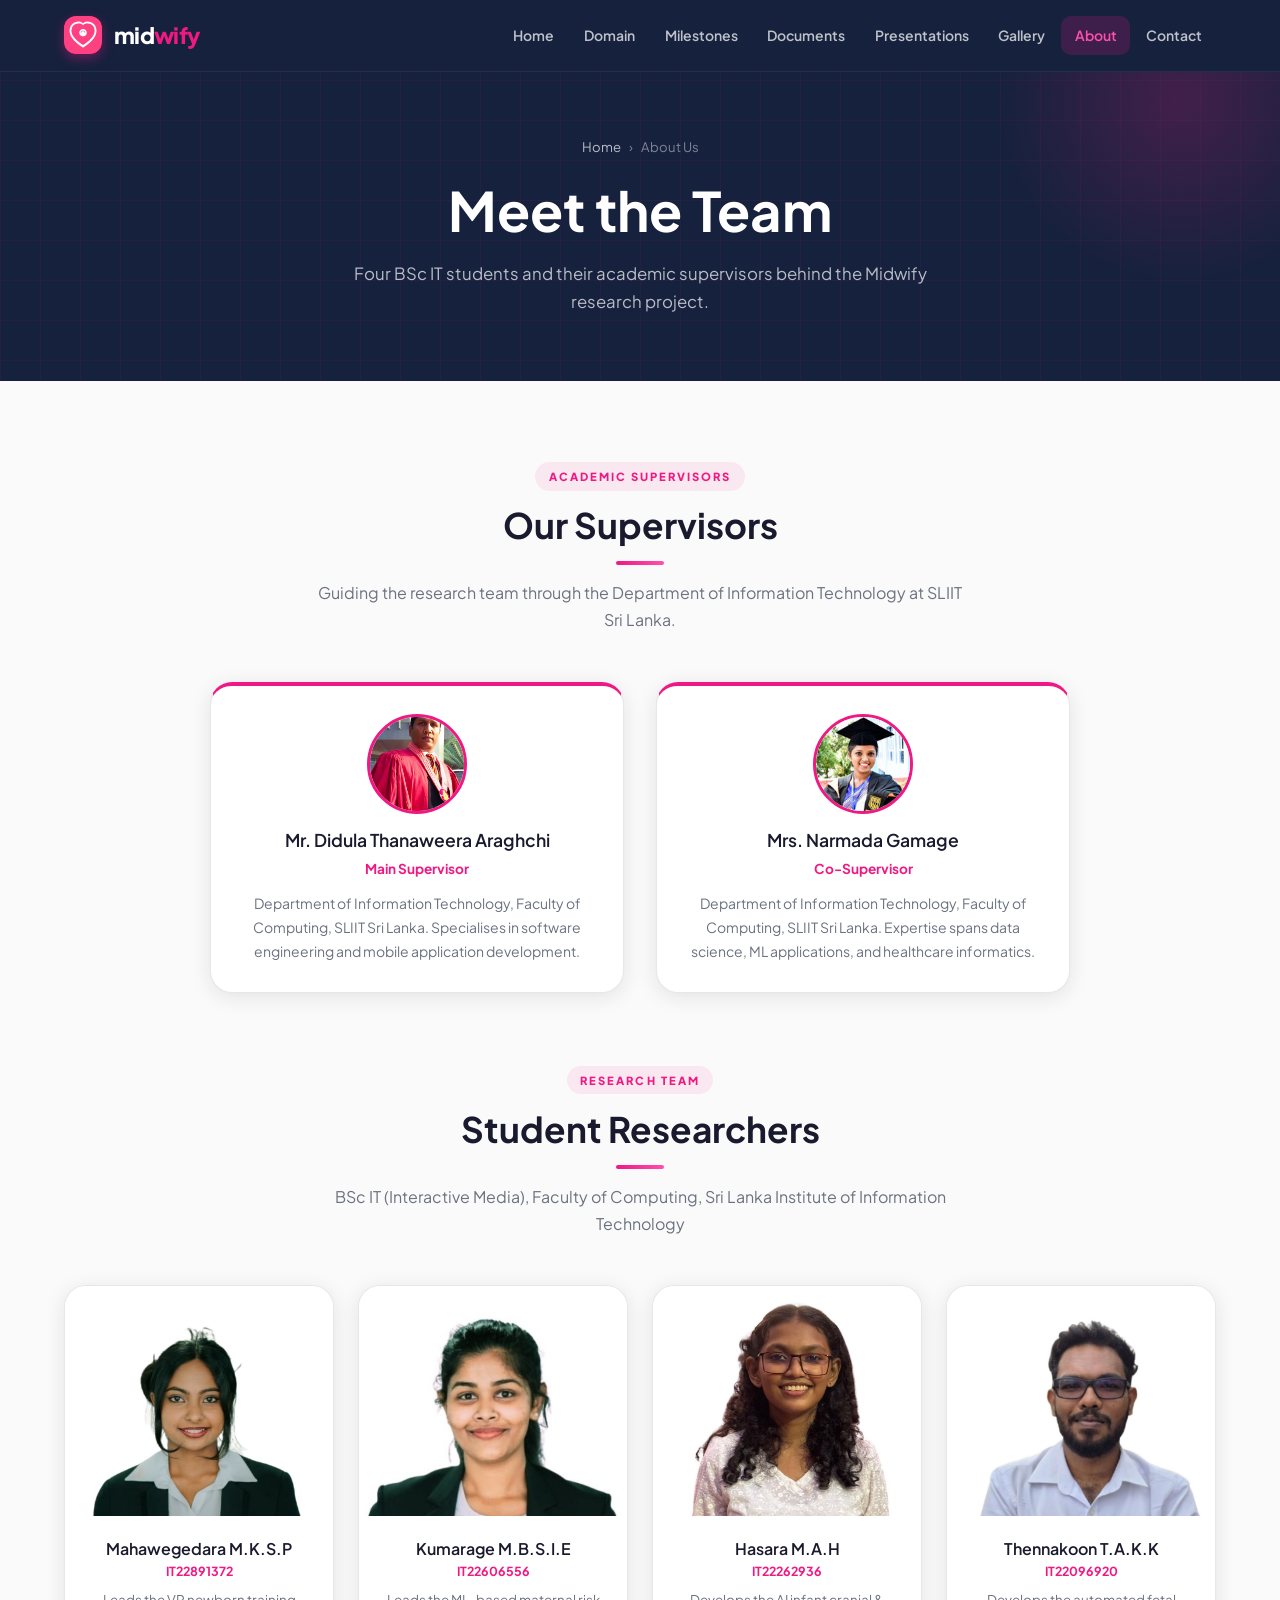
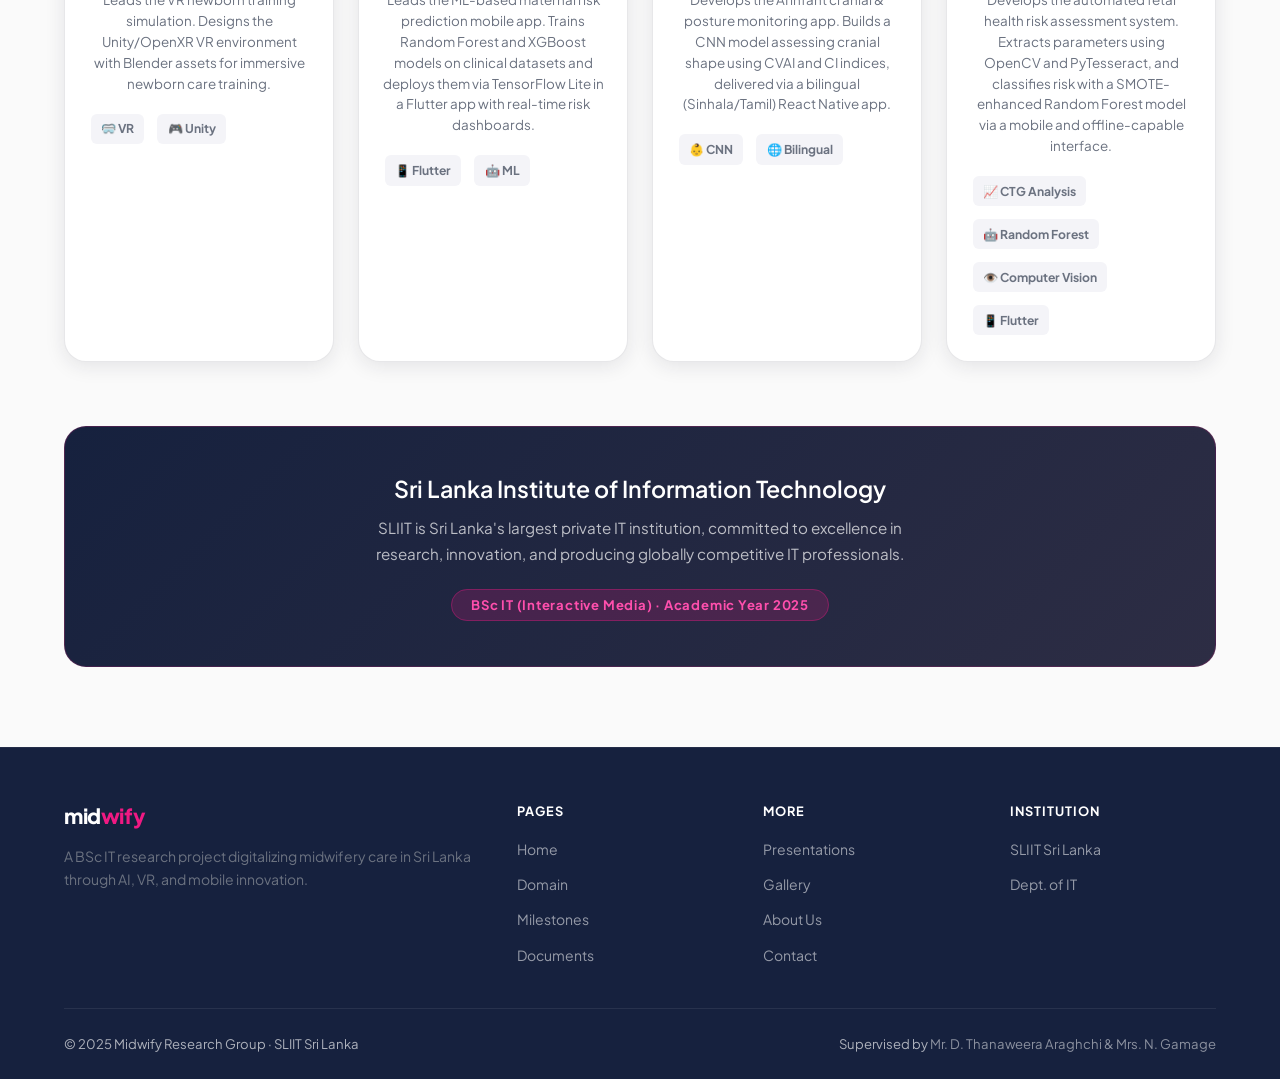
==== commit 8c7ae878: "Update name: Mahawegedara S.P -> Mahawegedara M.K.S.P across all pages" ====
--- a/about.html
+++ b/about.html
@@ -88,9 +88,9 @@
             <div class="grid-4" style="margin-bottom:4rem;">
 
                 <div class="team-card fade-in">
-                    <img class="team-photo" src="assets/images/team/mahawagedara.jpg" alt="Mahawegedara S.P" />
-                    <div class="team-card-body">
-                        <h3>Mahawegedara S.P</h3>
+                    <img class="team-photo" src="assets/images/team/mahawagedara.jpg" alt="Mahawegedara M.K.S.P" />
+                    <div class="team-card-body">
+                        <h3>Mahawegedara M.K.S.P</h3>
                         <div class="team-id">IT22891372</div>
                         <div class="team-role">Leads the VR newborn training simulation. Designs the Unity/OpenXR VR
                             environment with Blender assets for immersive newborn care training.</div>
